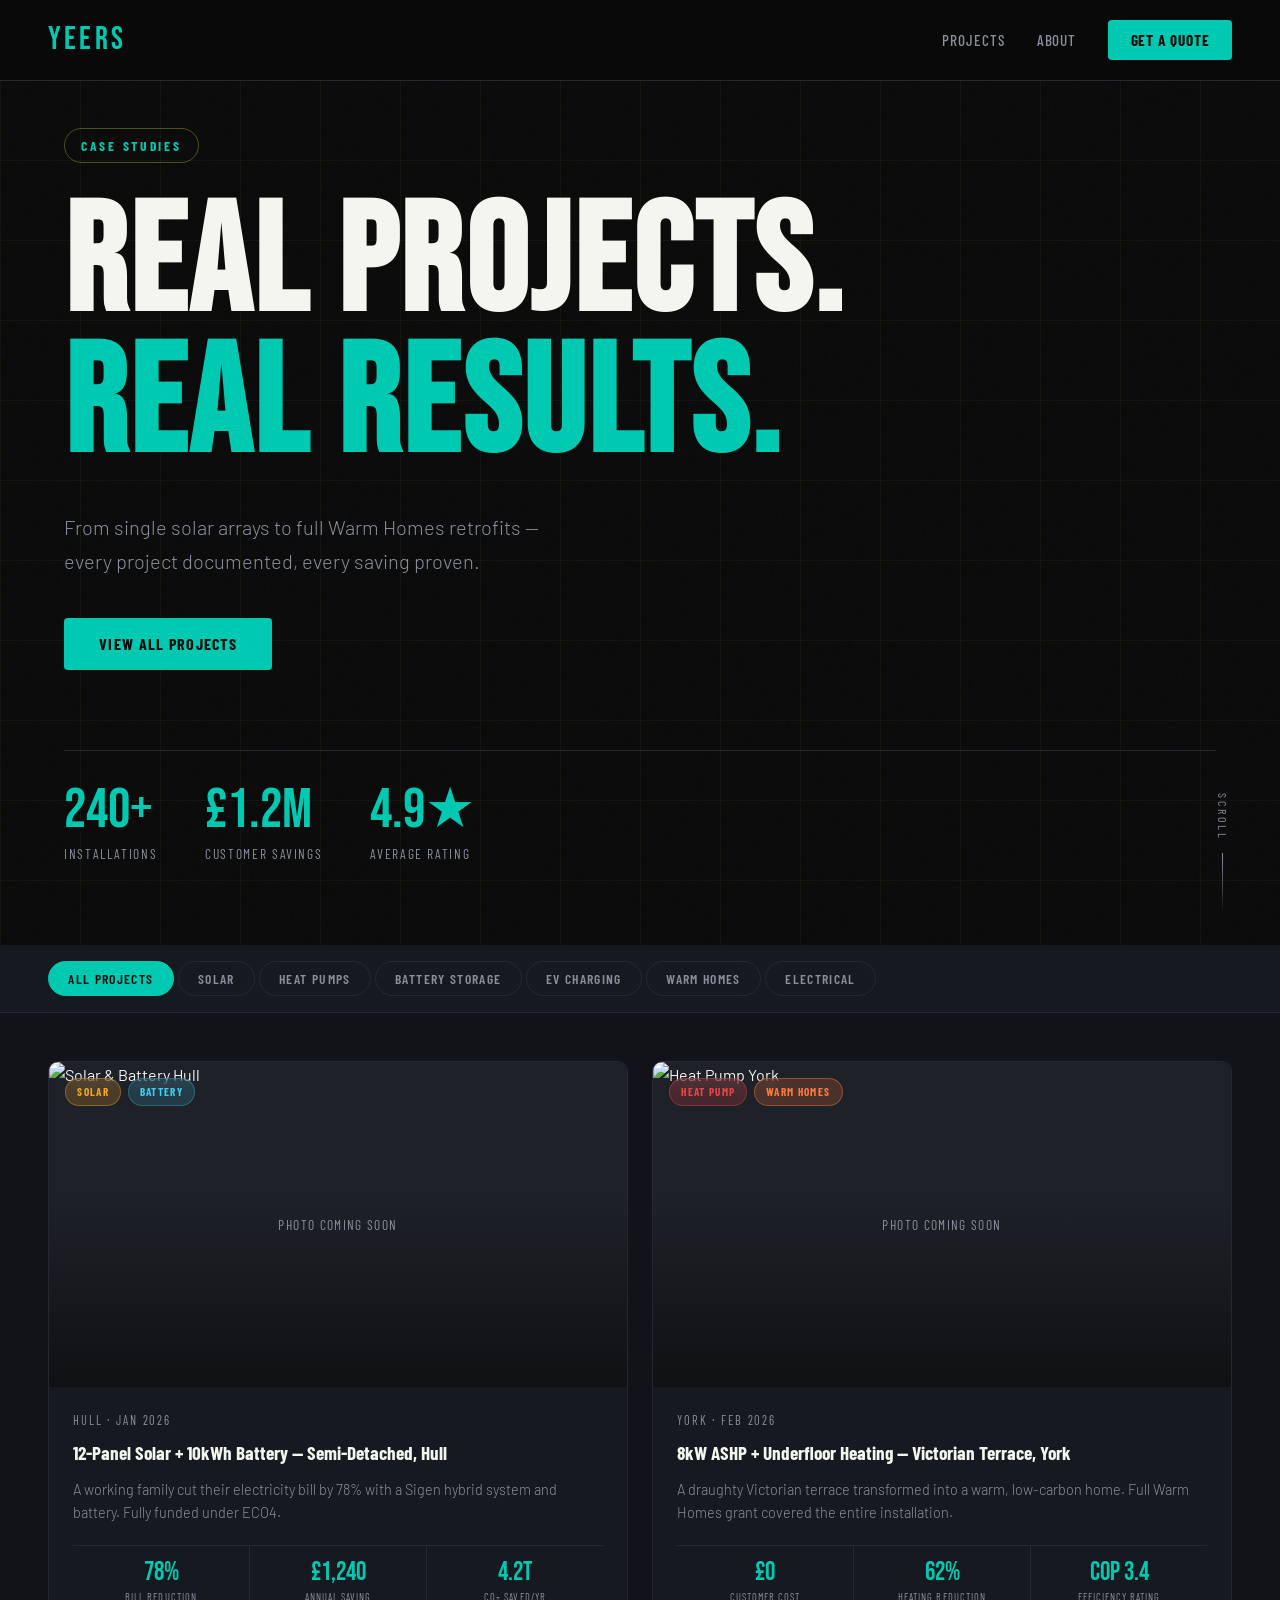
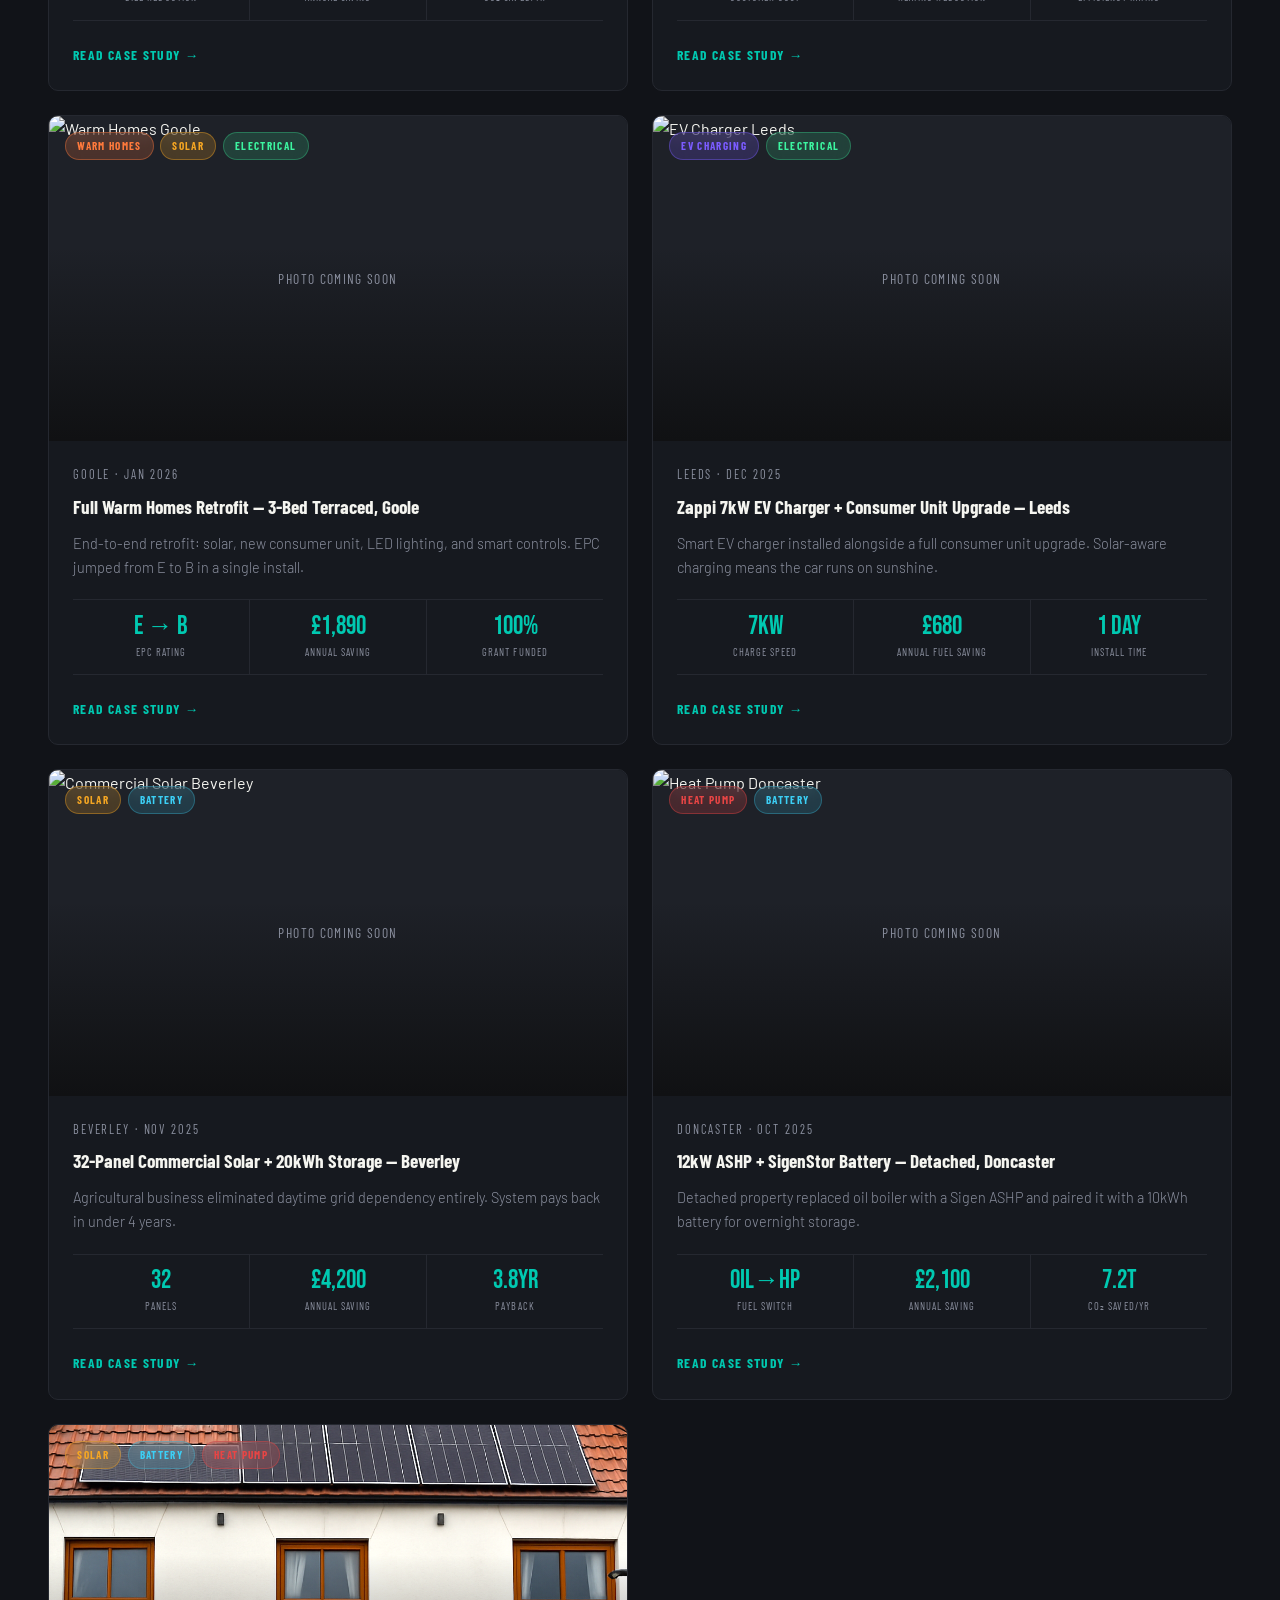
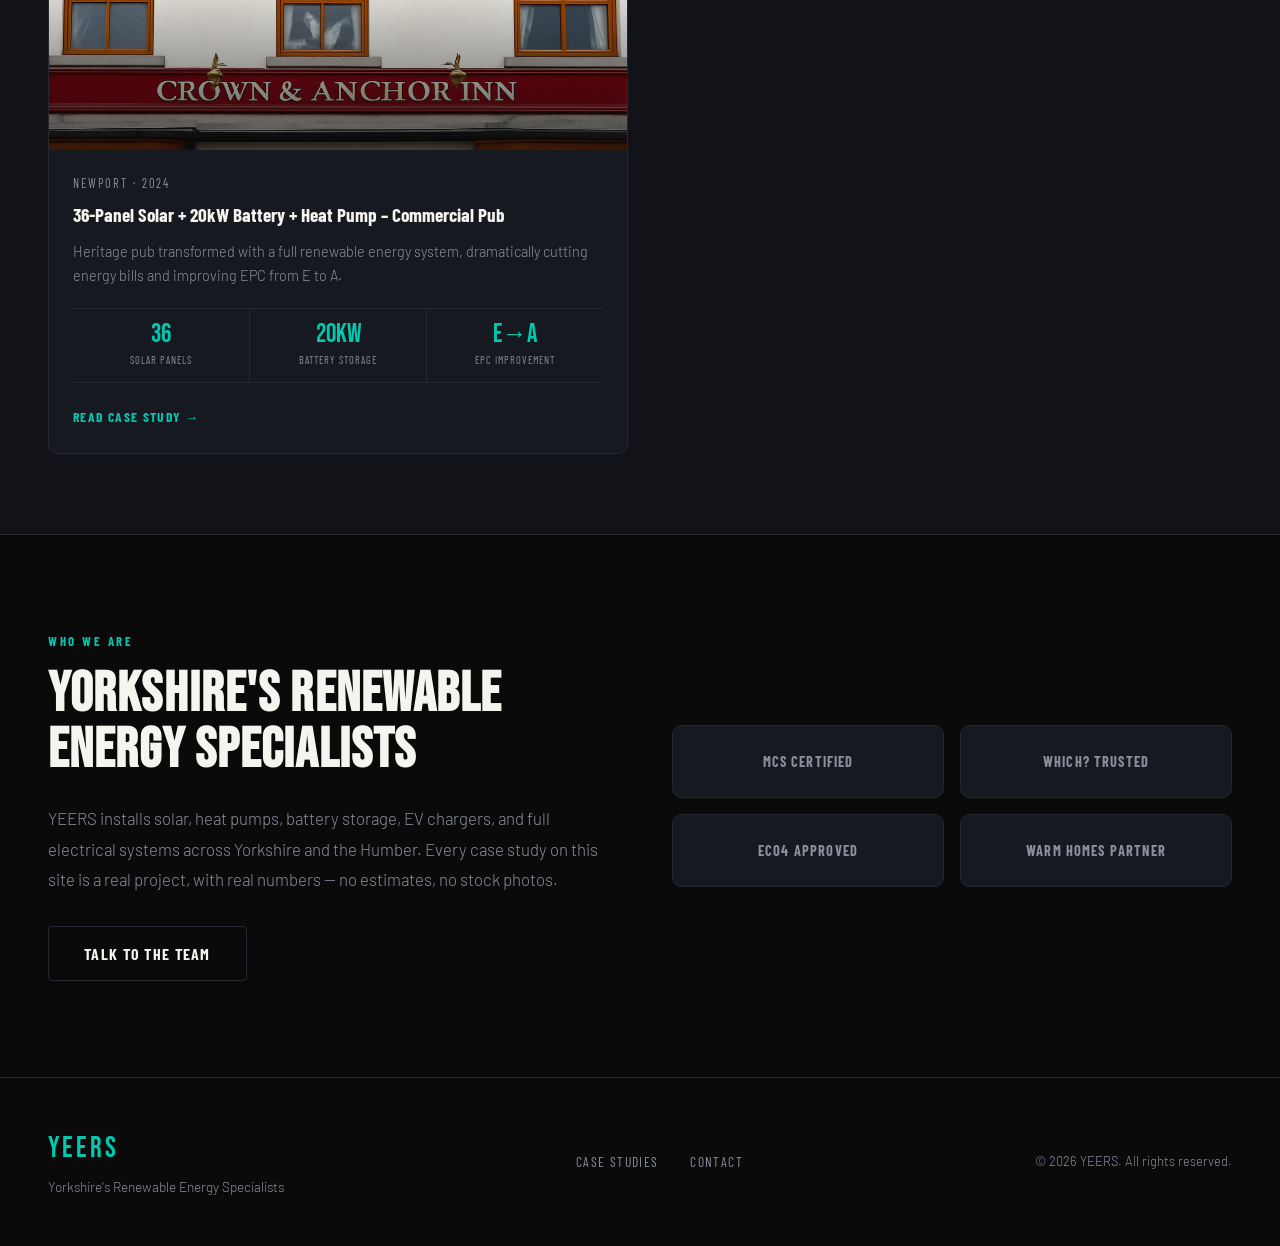
==== yeers-site/index.html @ 7f4a4c15 "Fix image source for Crown & Anchor card" ====
<!DOCTYPE html>
<html lang="en">
<head>
  <meta charset="UTF-8" />
  <meta name="viewport" content="width=device-width, initial-scale=1.0" />
  <title>YEERS — Real Projects. Real Results.</title>
  <meta name="description" content="Case studies from YEERS — Yorkshire's renewable energy specialists. Solar, heat pumps, battery storage, EV charging and Warm Homes projects." />
  <link rel="preconnect" href="https://fonts.googleapis.com" />
  <link rel="preconnect" href="https://fonts.gstatic.com" crossorigin />
  <link href="https://fonts.googleapis.com/css2?family=Bebas+Neue&family=Barlow:ital,wght@0,300;0,400;0,600;0,700;1,300&family=Barlow+Condensed:wght@500;700&display=swap" rel="stylesheet" />
  <link rel="stylesheet" href="assets/css/style.css" />
</head>
<body>

  <!-- ── NAV ─────────────────────────────────────────────────────────────── -->
  <nav class="nav">
    <a href="index.html" class="nav__logo">YEERS</a>
    <div class="nav__links">
      <a href="#projects">Projects</a>
      <a href="#about">About</a>
      <a href="mailto:hello@yeers.co.uk" class="nav__cta">Get a Quote</a>
    </div>
    <button class="nav__burger" aria-label="Menu" onclick="this.closest('nav').classList.toggle('open')">
      <span></span><span></span><span></span>
    </button>
  </nav>

  <!-- ── HERO ─────────────────────────────────────────────────────────────── -->
  <header class="hero">
    <div class="hero__noise"></div>
    <div class="hero__grid-lines"></div>
    <div class="hero__content">
      <div class="hero__tag reveal">Case Studies</div>
      <h1 class="hero__title reveal delay-1">
        <span class="hero__title-line">Real Projects.</span>
        <span class="hero__title-line accent">Real Results.</span>
      </h1>
      <p class="hero__sub reveal delay-2">
        From single solar arrays to full Warm Homes retrofits — every project documented, every saving proven.
      </p>
      <a href="#projects" class="btn btn--primary reveal delay-3">View All Projects</a>
    </div>
    <div class="hero__stats reveal delay-2">
      <div class="stat">
        <span class="stat__num">240+</span>
        <span class="stat__label">Installations</span>
      </div>
      <div class="stat">
        <span class="stat__num">£1.2M</span>
        <span class="stat__label">Customer Savings</span>
      </div>
      <div class="stat">
        <span class="stat__num">4.9★</span>
        <span class="stat__label">Average Rating</span>
      </div>
    </div>
    <div class="hero__scroll-hint">scroll</div>
  </header>

  <!-- ── FILTER BAR ────────────────────────────────────────────────────────── -->
  <section class="filter-bar" id="projects">
    <div class="container">
      <div class="filter-bar__inner">
        <button class="filter-btn active" data-filter="all">All Projects</button>
        <button class="filter-btn" data-filter="solar">Solar</button>
        <button class="filter-btn" data-filter="heatpump">Heat Pumps</button>
        <button class="filter-btn" data-filter="battery">Battery Storage</button>
        <button class="filter-btn" data-filter="ev">EV Charging</button>
        <button class="filter-btn" data-filter="warmhomes">Warm Homes</button>
        <button class="filter-btn" data-filter="electrical">Electrical</button>
      </div>
    </div>
  </section>

  <!-- ── CASE STUDY GRID ───────────────────────────────────────────────────── -->
  <main class="projects container" id="project-grid">

    <!-- Card 1 -->
    <article class="card reveal" data-category="solar battery">
      <a href="case-studies/solar-battery-hull.html" class="card__link">
        <div class="card__image-wrap">
          <img src="assets/images/solar-hull.jpg" alt="Solar & Battery Hull" class="card__image" loading="lazy" onerror="this.parentElement.classList.add('card__image-wrap--placeholder')" />
          <div class="card__image-overlay"></div>
          <div class="card__tags">
            <span class="tag tag--solar">Solar</span>
            <span class="tag tag--battery">Battery</span>
          </div>
        </div>
        <div class="card__body">
          <div class="card__meta">Hull · Jan 2026</div>
          <h2 class="card__title">12-Panel Solar + 10kWh Battery — Semi-Detached, Hull</h2>
          <p class="card__excerpt">A working family cut their electricity bill by 78% with a Sigen hybrid system and battery. Fully funded under ECO4.</p>
          <div class="card__results">
            <div class="result"><span class="result__val">78%</span><span class="result__key">Bill reduction</span></div>
            <div class="result"><span class="result__val">£1,240</span><span class="result__key">Annual saving</span></div>
            <div class="result"><span class="result__val">4.2T</span><span class="result__key">CO₂ saved/yr</span></div>
          </div>
          <span class="card__cta">Read Case Study →</span>
        </div>
      </a>
    </article>

    <!-- Card 2 -->
    <article class="card reveal delay-1" data-category="heatpump warmhomes">
      <a href="case-studies/heatpump-york.html" class="card__link">
        <div class="card__image-wrap">
          <img src="assets/images/heatpump-york.jpg" alt="Heat Pump York" class="card__image" loading="lazy" onerror="this.parentElement.classList.add('card__image-wrap--placeholder')" />
          <div class="card__image-overlay"></div>
          <div class="card__tags">
            <span class="tag tag--heatpump">Heat Pump</span>
            <span class="tag tag--warmhomes">Warm Homes</span>
          </div>
        </div>
        <div class="card__body">
          <div class="card__meta">York · Feb 2026</div>
          <h2 class="card__title">8kW ASHP + Underfloor Heating — Victorian Terrace, York</h2>
          <p class="card__excerpt">A draughty Victorian terrace transformed into a warm, low-carbon home. Full Warm Homes grant covered the entire installation.</p>
          <div class="card__results">
            <div class="result"><span class="result__val">£0</span><span class="result__key">Customer cost</span></div>
            <div class="result"><span class="result__val">62%</span><span class="result__key">Heating reduction</span></div>
            <div class="result"><span class="result__val">COP 3.4</span><span class="result__key">Efficiency rating</span></div>
          </div>
          <span class="card__cta">Read Case Study →</span>
        </div>
      </a>
    </article>

    <!-- Card 3 -->
    <article class="card reveal delay-2" data-category="solar warmhomes electrical">
      <a href="case-studies/warm-homes-goole.html" class="card__link">
        <div class="card__image-wrap">
          <img src="assets/images/warm-homes-goole.jpg" alt="Warm Homes Goole" class="card__image" loading="lazy" onerror="this.parentElement.classList.add('card__image-wrap--placeholder')" />
          <div class="card__image-overlay"></div>
          <div class="card__tags">
            <span class="tag tag--warmhomes">Warm Homes</span>
            <span class="tag tag--solar">Solar</span>
            <span class="tag tag--electrical">Electrical</span>
          </div>
        </div>
        <div class="card__body">
          <div class="card__meta">Goole · Jan 2026</div>
          <h2 class="card__title">Full Warm Homes Retrofit — 3-Bed Terraced, Goole</h2>
          <p class="card__excerpt">End-to-end retrofit: solar, new consumer unit, LED lighting, and smart controls. EPC jumped from E to B in a single install.</p>
          <div class="card__results">
            <div class="result"><span class="result__val">E → B</span><span class="result__key">EPC rating</span></div>
            <div class="result"><span class="result__val">£1,890</span><span class="result__key">Annual saving</span></div>
            <div class="result"><span class="result__val">100%</span><span class="result__key">Grant funded</span></div>
          </div>
          <span class="card__cta">Read Case Study →</span>
        </div>
      </a>
    </article>

    <!-- Card 4 -->
    <article class="card reveal" data-category="ev electrical">
      <a href="case-studies/ev-charger-leeds.html" class="card__link">
        <div class="card__image-wrap">
          <img src="assets/images/ev-leeds.jpg" alt="EV Charger Leeds" class="card__image" loading="lazy" onerror="this.parentElement.classList.add('card__image-wrap--placeholder')" />
          <div class="card__image-overlay"></div>
          <div class="card__tags">
            <span class="tag tag--ev">EV Charging</span>
            <span class="tag tag--electrical">Electrical</span>
          </div>
        </div>
        <div class="card__body">
          <div class="card__meta">Leeds · Dec 2025</div>
          <h2 class="card__title">Zappi 7kW EV Charger + Consumer Unit Upgrade — Leeds</h2>
          <p class="card__excerpt">Smart EV charger installed alongside a full consumer unit upgrade. Solar-aware charging means the car runs on sunshine.</p>
          <div class="card__results">
            <div class="result"><span class="result__val">7kW</span><span class="result__key">Charge speed</span></div>
            <div class="result"><span class="result__val">£680</span><span class="result__key">Annual fuel saving</span></div>
            <div class="result"><span class="result__val">1 day</span><span class="result__key">Install time</span></div>
          </div>
          <span class="card__cta">Read Case Study →</span>
        </div>
      </a>
    </article>

    <!-- Card 5 -->
    <article class="card reveal delay-1" data-category="solar battery electrical">
      <a href="case-studies/commercial-solar-beverley.html" class="card__link">
        <div class="card__image-wrap">
          <img src="assets/images/commercial-beverley.jpg" alt="Commercial Solar Beverley" class="card__image" loading="lazy" onerror="this.parentElement.classList.add('card__image-wrap--placeholder')" />
          <div class="card__image-overlay"></div>
          <div class="card__tags">
            <span class="tag tag--solar">Solar</span>
            <span class="tag tag--battery">Battery</span>
          </div>
        </div>
        <div class="card__body">
          <div class="card__meta">Beverley · Nov 2025</div>
          <h2 class="card__title">32-Panel Commercial Solar + 20kWh Storage — Beverley</h2>
          <p class="card__excerpt">Agricultural business eliminated daytime grid dependency entirely. System pays back in under 4 years.</p>
          <div class="card__results">
            <div class="result"><span class="result__val">32</span><span class="result__key">Panels</span></div>
            <div class="result"><span class="result__val">£4,200</span><span class="result__key">Annual saving</span></div>
            <div class="result"><span class="result__val">3.8yr</span><span class="result__key">Payback</span></div>
          </div>
          <span class="card__cta">Read Case Study →</span>
        </div>
      </a>
    </article>

    <!-- Card 6 -->
    <article class="card reveal delay-2" data-category="heatpump battery">
      <a href="case-studies/heatpump-battery-doncaster.html" class="card__link">
        <div class="card__image-wrap">
          <img src="assets/images/heatpump-doncaster.jpg" alt="Heat Pump Doncaster" class="card__image" loading="lazy" onerror="this.parentElement.classList.add('card__image-wrap--placeholder')" />
          <div class="card__image-overlay"></div>
          <div class="card__tags">
            <span class="tag tag--heatpump">Heat Pump</span>
            <span class="tag tag--battery">Battery</span>
          </div>
        </div>
        <div class="card__body">
          <div class="card__meta">Doncaster · Oct 2025</div>
          <h2 class="card__title">12kW ASHP + SigenStor Battery — Detached, Doncaster</h2>
          <p class="card__excerpt">Detached property replaced oil boiler with a Sigen ASHP and paired it with a 10kWh battery for overnight storage.</p>
          <div class="card__results">
            <div class="result"><span class="result__val">Oil→HP</span><span class="result__key">Fuel switch</span></div>
            <div class="result"><span class="result__val">£2,100</span><span class="result__key">Annual saving</span></div>
            <div class="result"><span class="result__val">7.2T</span><span class="result__key">CO₂ saved/yr</span></div>
          </div>
          <span class="card__cta">Read Case Study →</span>
        </div>
      </a>
    </article>
    <!-- Card - Crown & Anchor -->
<article class="card reveal" data-category="solar battery heatpump commercial">
  <a href="case-studies/crown-anchor-newport.html" class="card__link">
    <div class="card__image-wrap">
      <img src="images/crown-anchor-pub.png.png" alt="Crown & Anchor Inn Newport" class="card__image" loading="lazy" onerror="this.parentElement.style.background='#1a1a2e'">
      <div class="card__image-overlay"></div>
      <div class="card__tags">
        <span class="tag tag--solar">Solar</span>
        <span class="tag tag--battery">Battery</span>
        <span class="tag tag--heatpump">Heat Pump</span>
      </div>
    </div>
    <div class="card__body">
      <div class="card__meta">Newport · 2024</div>
      <h2 class="card__title">36-Panel Solar + 20kW Battery + Heat Pump – Commercial Pub</h2>
      <p class="card__excerpt">Heritage pub transformed with a full renewable energy system, dramatically cutting energy bills and improving EPC from E to A.</p>
      <div class="card__results">
        <div class="result"><span class="result__val">36</span><span class="result__key">Solar panels</span></div>
        <div class="result"><span class="result__val">20kW</span><span class="result__key">Battery storage</span></div>
        <div class="result"><span class="result__val">E→A</span><span class="result__key">EPC improvement</span></div>
      </div>
      <span class="card__cta">Read Case Study →</span>
    </div>
  </a>
</article>

  </main>

  <!-- ── ABOUT STRIP ───────────────────────────────────────────────────────── -->
  <section class="about" id="about">
    <div class="container about__inner">
      <div class="about__text reveal">
        <div class="about__tag">Who We Are</div>
        <h2 class="about__title">Yorkshire's Renewable Energy Specialists</h2>
        <p>YEERS installs solar, heat pumps, battery storage, EV chargers, and full electrical systems across Yorkshire and the Humber. Every case study on this site is a real project, with real numbers — no estimates, no stock photos.</p>
        <a href="mailto:hello@yeers.co.uk" class="btn btn--outline">Talk to the Team</a>
      </div>
      <div class="about__logos reveal delay-1">
        <div class="logo-badge">MCS Certified</div>
        <div class="logo-badge">Which? Trusted</div>
        <div class="logo-badge">ECO4 Approved</div>
        <div class="logo-badge">Warm Homes Partner</div>
      </div>
    </div>
  </section>

  <!-- ── FOOTER ────────────────────────────────────────────────────────────── -->
  <footer class="footer">
    <div class="container footer__inner">
      <div class="footer__brand">
        <span class="footer__logo">YEERS</span>
        <p>Yorkshire's Renewable Energy Specialists</p>
      </div>
      <div class="footer__links">
        <a href="index.html">Case Studies</a>
        <a href="mailto:hello@yeers.co.uk">Contact</a>
      </div>
      <div class="footer__copy">© 2026 YEERS. All rights reserved.</div>
    </div>
  </footer>

  <script src="assets/js/main.js"></script>
</body>
</html>
---- yeers-site/assets/css/style.css ----
/* ═══════════════════════════════════════════════════════════════════
   YEERS Case Studies — Bold & Modern
   ═══════════════════════════════════════════════════════════════════ */

/* ── Variables ──────────────────────────────────────────────────────── */
:root {
  --c-black:      #0a0a0a;
  --c-dark:       #111318;
  --c-surface:    #16191f;
  --c-border:     #252830;
  --c-white:      #f5f5f0;
  --c-muted:      #8a8f9e;
  --c-accent:     #00c9b1;   /* electric lime — the signature */
  --c-accent-dim: #a8c030;
  --c-solar:      #f5a623;
  --c-heat:       #e84545;
  --c-battery:    #3ccff5;
  --c-ev:         #7b5cff;
  --c-warm:       #ff7a3c;
  --c-elec:       #3cf5a0;

  --font-display: 'Bebas Neue', sans-serif;
  --font-cond:    'Barlow Condensed', sans-serif;
  --font-body:    'Barlow', sans-serif;

  --radius:       4px;
  --radius-lg:    10px;
  --transition:   0.3s cubic-bezier(0.25, 0.46, 0.45, 0.94);
  --max-w:        1280px;
}

/* ── Reset ──────────────────────────────────────────────────────────── */
*, *::before, *::after { box-sizing: border-box; margin: 0; padding: 0; }
html { scroll-behavior: smooth; }
body {
  font-family: var(--font-body);
  background: var(--c-dark);
  color: var(--c-white);
  line-height: 1.6;
  overflow-x: hidden;
}
img { display: block; max-width: 100%; }
a { text-decoration: none; color: inherit; }

.container {
  width: min(var(--max-w), 100%);
  margin-inline: auto;
  padding-inline: clamp(1rem, 4vw, 3rem);
}

/* ── Reveal animations ──────────────────────────────────────────────── */
.reveal {
  opacity: 0;
  transform: translateY(32px);
  transition: opacity 0.7s ease, transform 0.7s ease;
}
.reveal.visible { opacity: 1; transform: translateY(0); }
.delay-1 { transition-delay: 0.12s; }
.delay-2 { transition-delay: 0.24s; }
.delay-3 { transition-delay: 0.36s; }

/* ── Buttons ────────────────────────────────────────────────────────── */
.btn {
  display: inline-block;
  font-family: var(--font-cond);
  font-weight: 700;
  font-size: 1rem;
  letter-spacing: 0.08em;
  text-transform: uppercase;
  padding: 0.85rem 2.2rem;
  border-radius: var(--radius);
  transition: var(--transition);
  cursor: pointer;
  border: none;
}
.btn--primary {
  background: var(--c-accent);
  color: var(--c-black);
}
.btn--primary:hover {
  background: #fff;
  transform: translateY(-2px);
  box-shadow: 0 8px 32px rgba(212,245,60,0.3);
}
.btn--outline {
  background: transparent;
  color: var(--c-white);
  border: 1.5px solid var(--c-border);
}
.btn--outline:hover {
  border-color: var(--c-accent);
  color: var(--c-accent);
}

/* ── NAV ────────────────────────────────────────────────────────────── */
.nav {
  position: fixed;
  top: 0; left: 0; right: 0;
  z-index: 100;
  display: flex;
  align-items: center;
  justify-content: space-between;
  padding: 1.25rem clamp(1.5rem, 4vw, 3rem);
  background: rgba(10,10,10,0.85);
  backdrop-filter: blur(12px);
  border-bottom: 1px solid var(--c-border);
}
.nav__logo {
  font-family: var(--font-display);
  font-size: 2rem;
  letter-spacing: 0.1em;
  color: var(--c-accent);
  line-height: 1;
}
.nav__links {
  display: flex;
  align-items: center;
  gap: 2rem;
  font-family: var(--font-cond);
  font-weight: 500;
  font-size: 0.95rem;
  letter-spacing: 0.06em;
  text-transform: uppercase;
}
.nav__links a { color: var(--c-muted); transition: color var(--transition); }
.nav__links a:hover { color: var(--c-white); }
.nav__cta {
  background: var(--c-accent) !important;
  color: var(--c-black) !important;
  padding: 0.5rem 1.4rem;
  border-radius: var(--radius);
  font-weight: 700;
}
.nav__cta:hover { background: #fff !important; color: var(--c-black) !important; }
.nav__burger { display: none; flex-direction: column; gap: 5px; background: none; border: none; cursor: pointer; padding: 4px; }
.nav__burger span { display: block; width: 24px; height: 2px; background: var(--c-white); transition: var(--transition); }

/* ── HERO ───────────────────────────────────────────────────────────── */
.hero {
  position: relative;
  min-height: 100svh;
  display: flex;
  flex-direction: column;
  justify-content: center;
  padding: 8rem clamp(1.5rem, 5vw, 5rem) 5rem;
  overflow: hidden;
  background: var(--c-black);
}

/* animated grid lines */
.hero__grid-lines {
  position: absolute;
  inset: 0;
  background-image:
    linear-gradient(rgba(212,245,60,0.04) 1px, transparent 1px),
    linear-gradient(90deg, rgba(212,245,60,0.04) 1px, transparent 1px);
  background-size: 80px 80px;
  animation: gridPan 20s linear infinite;
}
@keyframes gridPan {
  from { transform: translate(0,0); }
  to   { transform: translate(80px,80px); }
}

/* noise texture */
.hero__noise {
  position: absolute;
  inset: 0;
  background-image: url("data:image/svg+xml,%3Csvg viewBox='0 0 256 256' xmlns='http://www.w3.org/2000/svg'%3E%3Cfilter id='noise'%3E%3CfeTurbulence type='fractalNoise' baseFrequency='0.9' numOctaves='4' stitchTiles='stitch'/%3E%3C/filter%3E%3Crect width='100%25' height='100%25' filter='url(%23noise)' opacity='0.04'/%3E%3C/svg%3E");
  pointer-events: none;
  opacity: 0.4;
}

.hero__content { position: relative; z-index: 2; max-width: 820px; }
.hero__tag {
  display: inline-block;
  font-family: var(--font-cond);
  font-weight: 700;
  font-size: 0.85rem;
  letter-spacing: 0.2em;
  text-transform: uppercase;
  color: var(--c-accent);
  border: 1px solid rgba(212,245,60,0.3);
  padding: 0.35rem 1rem;
  border-radius: 999px;
  margin-bottom: 2rem;
}
.hero__title {
  font-family: var(--font-display);
  font-size: clamp(4.5rem, 12vw, 10rem);
  line-height: 0.92;
  letter-spacing: 0.02em;
  text-transform: uppercase;
  margin-bottom: 2rem;
}
.hero__title-line { display: block; }
.hero__title .accent { color: var(--c-accent); }
.hero__sub {
  font-size: clamp(1rem, 2.5vw, 1.25rem);
  color: var(--c-muted);
  max-width: 520px;
  margin-bottom: 2.5rem;
  font-weight: 300;
  line-height: 1.7;
}

/* stats strip */
.hero__stats {
  position: relative;
  z-index: 2;
  display: flex;
  gap: 3rem;
  margin-top: 5rem;
  padding-top: 2rem;
  border-top: 1px solid var(--c-border);
}
.stat__num {
  display: block;
  font-family: var(--font-display);
  font-size: clamp(2.5rem, 5vw, 3.5rem);
  color: var(--c-accent);
  line-height: 1;
}
.stat__label {
  display: block;
  font-family: var(--font-cond);
  font-size: 0.85rem;
  letter-spacing: 0.12em;
  text-transform: uppercase;
  color: var(--c-muted);
  margin-top: 0.25rem;
}

/* scroll hint */
.hero__scroll-hint {
  position: absolute;
  bottom: 2rem;
  right: clamp(1.5rem, 4vw, 3rem);
  font-family: var(--font-cond);
  font-size: 0.75rem;
  letter-spacing: 0.25em;
  text-transform: uppercase;
  color: var(--c-muted);
  writing-mode: vertical-rl;
  display: flex;
  align-items: center;
  gap: 0.75rem;
}
.hero__scroll-hint::after {
  content: '';
  display: block;
  width: 1px;
  height: 60px;
  background: linear-gradient(to bottom, var(--c-muted), transparent);
}

/* ── FILTER BAR ─────────────────────────────────────────────────────── */
.filter-bar {
  background: var(--c-surface);
  border-bottom: 1px solid var(--c-border);
  position: sticky;
  top: 64px;
  z-index: 50;
}
.filter-bar__inner {
  display: flex;
  gap: 0.25rem;
  overflow-x: auto;
  padding: 1rem 0;
  scrollbar-width: none;
}
.filter-bar__inner::-webkit-scrollbar { display: none; }
.filter-btn {
  font-family: var(--font-cond);
  font-weight: 600;
  font-size: 0.85rem;
  letter-spacing: 0.1em;
  text-transform: uppercase;
  background: none;
  border: 1px solid var(--c-border);
  color: var(--c-muted);
  padding: 0.5rem 1.2rem;
  border-radius: 999px;
  cursor: pointer;
  white-space: nowrap;
  transition: var(--transition);
}
.filter-btn:hover,
.filter-btn.active {
  background: var(--c-accent);
  color: var(--c-black);
  border-color: var(--c-accent);
}

/* ── PROJECT GRID ───────────────────────────────────────────────────── */
.projects {
  display: grid;
  grid-template-columns: repeat(auto-fill, minmax(min(380px, 100%), 1fr));
  gap: 1.5rem;
  padding-top: 3rem;
  padding-bottom: 5rem;
}

/* ── CARD ───────────────────────────────────────────────────────────── */
.card {
  background: var(--c-surface);
  border: 1px solid var(--c-border);
  border-radius: var(--radius-lg);
  overflow: hidden;
  transition: transform var(--transition), border-color var(--transition), box-shadow var(--transition);
}
.card:hover {
  transform: translateY(-6px);
  border-color: rgba(212,245,60,0.3);
  box-shadow: 0 24px 60px rgba(0,0,0,0.4), 0 0 0 1px rgba(212,245,60,0.1);
}
.card__link { display: block; }
.card__image-wrap {
  position: relative;
  aspect-ratio: 16/9;
  overflow: hidden;
  background: #1e2128;
}
.card__image-wrap--placeholder::after {
  content: 'Photo coming soon';
  position: absolute;
  inset: 0;
  display: flex;
  align-items: center;
  justify-content: center;
  font-family: var(--font-cond);
  font-size: 0.85rem;
  letter-spacing: 0.1em;
  color: var(--c-muted);
  text-transform: uppercase;
}
.card__image {
  width: 100%;
  height: 100%;
  object-fit: cover;
  transition: transform 0.6s ease;
}
.card:hover .card__image { transform: scale(1.05); }
.card__image-overlay {
  position: absolute;
  inset: 0;
  background: linear-gradient(to top, rgba(10,10,10,0.7) 0%, transparent 60%);
}
.card__tags {
  position: absolute;
  top: 1rem;
  left: 1rem;
  display: flex;
  gap: 0.4rem;
  flex-wrap: wrap;
}

/* Tags */
.tag {
  font-family: var(--font-cond);
  font-weight: 700;
  font-size: 0.7rem;
  letter-spacing: 0.12em;
  text-transform: uppercase;
  padding: 0.25rem 0.7rem;
  border-radius: 999px;
  backdrop-filter: blur(8px);
}
.tag--solar    { background: rgba(245,166,35,0.2);  color: var(--c-solar);    border: 1px solid rgba(245,166,35,0.4); }
.tag--heatpump { background: rgba(232,69,69,0.2);   color: var(--c-heat);     border: 1px solid rgba(232,69,69,0.4); }
.tag--battery  { background: rgba(60,207,245,0.15); color: var(--c-battery);  border: 1px solid rgba(60,207,245,0.3); }
.tag--ev       { background: rgba(123,92,255,0.2);  color: var(--c-ev);       border: 1px solid rgba(123,92,255,0.4); }
.tag--warmhomes{ background: rgba(255,122,60,0.2);  color: var(--c-warm);     border: 1px solid rgba(255,122,60,0.4); }
.tag--electrical{background: rgba(60,245,160,0.15); color: var(--c-elec);     border: 1px solid rgba(60,245,160,0.3); }

/* Card body */
.card__body { padding: 1.5rem; }
.card__meta {
  font-family: var(--font-cond);
  font-size: 0.78rem;
  letter-spacing: 0.15em;
  text-transform: uppercase;
  color: var(--c-muted);
  margin-bottom: 0.6rem;
}
.card__title {
  font-family: var(--font-cond);
  font-size: 1.2rem;
  font-weight: 700;
  line-height: 1.3;
  color: var(--c-white);
  margin-bottom: 0.75rem;
}
.card__excerpt {
  font-size: 0.9rem;
  color: var(--c-muted);
  line-height: 1.65;
  margin-bottom: 1.25rem;
  font-weight: 300;
}

/* Results strip */
.card__results {
  display: flex;
  gap: 0;
  border-top: 1px solid var(--c-border);
  border-bottom: 1px solid var(--c-border);
  margin-bottom: 1.25rem;
}
.result {
  flex: 1;
  padding: 0.85rem 0.5rem;
  text-align: center;
  border-right: 1px solid var(--c-border);
}
.result:last-child { border-right: none; }
.result__val {
  display: block;
  font-family: var(--font-display);
  font-size: 1.6rem;
  color: var(--c-accent);
  line-height: 1;
}
.result__key {
  display: block;
  font-family: var(--font-cond);
  font-size: 0.65rem;
  letter-spacing: 0.1em;
  text-transform: uppercase;
  color: var(--c-muted);
  margin-top: 0.25rem;
}
.card__cta {
  display: inline-block;
  font-family: var(--font-cond);
  font-weight: 700;
  font-size: 0.85rem;
  letter-spacing: 0.1em;
  text-transform: uppercase;
  color: var(--c-accent);
  transition: gap var(--transition), letter-spacing var(--transition);
}
.card:hover .card__cta { letter-spacing: 0.15em; }

/* ── ABOUT ──────────────────────────────────────────────────────────── */
.about {
  background: var(--c-black);
  border-top: 1px solid var(--c-border);
  padding: 6rem 0;
}
.about__inner {
  display: grid;
  grid-template-columns: 1fr 1fr;
  gap: 4rem;
  align-items: center;
}
.about__tag {
  font-family: var(--font-cond);
  font-weight: 700;
  font-size: 0.8rem;
  letter-spacing: 0.2em;
  text-transform: uppercase;
  color: var(--c-accent);
  margin-bottom: 1rem;
}
.about__title {
  font-family: var(--font-display);
  font-size: clamp(2rem, 5vw, 3.5rem);
  line-height: 1;
  letter-spacing: 0.02em;
  margin-bottom: 1.5rem;
}
.about__text p {
  color: var(--c-muted);
  font-weight: 300;
  line-height: 1.8;
  margin-bottom: 2rem;
  font-size: 1.05rem;
}
.about__logos {
  display: grid;
  grid-template-columns: 1fr 1fr;
  gap: 1rem;
}
.logo-badge {
  background: var(--c-surface);
  border: 1px solid var(--c-border);
  border-radius: var(--radius-lg);
  padding: 1.5rem;
  font-family: var(--font-cond);
  font-weight: 700;
  font-size: 0.9rem;
  letter-spacing: 0.08em;
  text-transform: uppercase;
  text-align: center;
  color: var(--c-muted);
  transition: var(--transition);
}
.logo-badge:hover {
  border-color: rgba(212,245,60,0.3);
  color: var(--c-accent);
}

/* ── FOOTER ─────────────────────────────────────────────────────────── */
.footer {
  background: var(--c-black);
  border-top: 1px solid var(--c-border);
  padding: 3rem 0;
}
.footer__inner {
  display: flex;
  align-items: center;
  justify-content: space-between;
  flex-wrap: wrap;
  gap: 2rem;
}
.footer__logo {
  font-family: var(--font-display);
  font-size: 1.8rem;
  color: var(--c-accent);
  letter-spacing: 0.1em;
  display: block;
  margin-bottom: 0.25rem;
}
.footer__brand p {
  font-size: 0.85rem;
  color: var(--c-muted);
  font-weight: 300;
}
.footer__links {
  display: flex;
  gap: 2rem;
  font-family: var(--font-cond);
  font-size: 0.85rem;
  letter-spacing: 0.1em;
  text-transform: uppercase;
}
.footer__links a { color: var(--c-muted); transition: color var(--transition); }
.footer__links a:hover { color: var(--c-accent); }
.footer__copy {
  font-size: 0.8rem;
  color: var(--c-muted);
  font-weight: 300;
}

/* ══════════════════════════════════════════════════════════════════════
   CASE STUDY PAGE
   ══════════════════════════════════════════════════════════════════════ */
.cs-hero {
  position: relative;
  min-height: 70vh;
  display: flex;
  align-items: flex-end;
  padding: 8rem clamp(1.5rem, 5vw, 5rem) 4rem;
  background: var(--c-black);
  overflow: hidden;
}
.cs-hero__bg {
  position: absolute;
  inset: 0;
  object-fit: cover;
  width: 100%;
  height: 100%;
  opacity: 0.35;
  filter: saturate(0.6);
}
.cs-hero__overlay {
  position: absolute;
  inset: 0;
  background: linear-gradient(to top, var(--c-black) 20%, rgba(0,0,0,0.4) 100%);
}
.cs-hero__content {
  position: relative;
  z-index: 2;
  max-width: 860px;
}
.cs-hero__back {
  display: inline-flex;
  align-items: center;
  gap: 0.5rem;
  font-family: var(--font-cond);
  font-size: 0.8rem;
  letter-spacing: 0.15em;
  text-transform: uppercase;
  color: var(--c-muted);
  margin-bottom: 1.5rem;
  transition: color var(--transition);
}
.cs-hero__back:hover { color: var(--c-accent); }
.cs-hero__tags { display: flex; gap: 0.5rem; margin-bottom: 1.5rem; flex-wrap: wrap; }
.cs-hero__title {
  font-family: var(--font-display);
  font-size: clamp(2.5rem, 7vw, 5rem);
  line-height: 1;
  letter-spacing: 0.02em;
  margin-bottom: 1.25rem;
}
.cs-hero__subtitle {
  font-size: 1.15rem;
  color: var(--c-muted);
  font-weight: 300;
  max-width: 600px;
  line-height: 1.7;
}

/* Key stats bar */
.cs-stats {
  background: var(--c-surface);
  border-top: 1px solid var(--c-border);
  border-bottom: 1px solid var(--c-border);
}
.cs-stats__inner {
  display: grid;
  grid-template-columns: repeat(auto-fit, minmax(140px, 1fr));
}
.cs-stat {
  padding: 2rem 1.5rem;
  border-right: 1px solid var(--c-border);
  text-align: center;
}
.cs-stat:last-child { border-right: none; }
.cs-stat__val {
  display: block;
  font-family: var(--font-display);
  font-size: 2.5rem;
  color: var(--c-accent);
  line-height: 1;
}
.cs-stat__key {
  display: block;
  font-family: var(--font-cond);
  font-size: 0.75rem;
  letter-spacing: 0.12em;
  text-transform: uppercase;
  color: var(--c-muted);
  margin-top: 0.4rem;
}

/* Case study body */
.cs-body {
  padding: 5rem 0;
}
.cs-layout {
  display: grid;
  grid-template-columns: 1fr 340px;
  gap: 4rem;
  align-items: start;
}
.cs-content h2 {
  font-family: var(--font-display);
  font-size: 2rem;
  letter-spacing: 0.05em;
  margin: 2.5rem 0 1rem;
  color: var(--c-white);
}
.cs-content h2:first-child { margin-top: 0; }
.cs-content p {
  color: var(--c-muted);
  font-weight: 300;
  line-height: 1.85;
  font-size: 1.05rem;
  margin-bottom: 1.25rem;
}
.cs-content strong { color: var(--c-white); font-weight: 600; }
.cs-content ul {
  list-style: none;
  margin-bottom: 1.5rem;
}
.cs-content ul li {
  padding: 0.5rem 0 0.5rem 1.5rem;
  position: relative;
  color: var(--c-muted);
  font-weight: 300;
  border-bottom: 1px solid var(--c-border);
}
.cs-content ul li::before {
  content: '→';
  position: absolute;
  left: 0;
  color: var(--c-accent);
  font-family: var(--font-cond);
}

/* Video embed */
.cs-video {
  margin: 2.5rem 0;
  border-radius: var(--radius-lg);
  overflow: hidden;
  aspect-ratio: 16/9;
  background: var(--c-surface);
  border: 1px solid var(--c-border);
}
.cs-video iframe {
  width: 100%;
  height: 100%;
  border: none;
}
.cs-video-placeholder {
  display: flex;
  flex-direction: column;
  align-items: center;
  justify-content: center;
  height: 100%;
  min-height: 280px;
  color: var(--c-muted);
  gap: 1rem;
}
.cs-video-placeholder .play-icon {
  width: 64px;
  height: 64px;
  border: 2px solid var(--c-border);
  border-radius: 50%;
  display: flex;
  align-items: center;
  justify-content: center;
  font-size: 1.5rem;
}
.cs-video-placeholder p {
  font-family: var(--font-cond);
  font-size: 0.85rem;
  letter-spacing: 0.1em;
  text-transform: uppercase;
  color: var(--c-muted) !important;
  margin: 0 !important;
}

/* Image gallery */
.cs-gallery {
  display: grid;
  grid-template-columns: 1fr 1fr;
  gap: 0.75rem;
  margin: 2rem 0;
}
.cs-gallery img {
  border-radius: var(--radius);
  aspect-ratio: 4/3;
  object-fit: cover;
  width: 100%;
  background: var(--c-surface);
  border: 1px solid var(--c-border);
}
.cs-gallery img:first-child {
  grid-column: 1 / -1;
  aspect-ratio: 16/7;
}

/* Sidebar */
.cs-sidebar { position: sticky; top: 100px; }
.cs-sidebar-card {
  background: var(--c-surface);
  border: 1px solid var(--c-border);
  border-radius: var(--radius-lg);
  padding: 1.75rem;
  margin-bottom: 1.25rem;
}
.cs-sidebar-card h3 {
  font-family: var(--font-cond);
  font-weight: 700;
  font-size: 0.8rem;
  letter-spacing: 0.18em;
  text-transform: uppercase;
  color: var(--c-accent);
  margin-bottom: 1.25rem;
}
.cs-spec-row {
  display: flex;
  justify-content: space-between;
  align-items: flex-start;
  gap: 1rem;
  padding: 0.65rem 0;
  border-bottom: 1px solid var(--c-border);
  font-size: 0.9rem;
}
.cs-spec-row:last-child { border-bottom: none; }
.cs-spec-row span:first-child { color: var(--c-muted); font-weight: 300; flex-shrink: 0; }
.cs-spec-row span:last-child { color: var(--c-white); font-weight: 600; text-align: right; }

/* Testimonial */
.cs-testimonial {
  background: var(--c-surface);
  border: 1px solid var(--c-border);
  border-left: 3px solid var(--c-accent);
  border-radius: var(--radius-lg);
  padding: 1.75rem;
  margin: 2.5rem 0;
}
.cs-testimonial blockquote {
  font-size: 1.1rem;
  font-weight: 300;
  line-height: 1.75;
  color: var(--c-white);
  font-style: italic;
  margin-bottom: 1rem;
}
.cs-testimonial cite {
  font-family: var(--font-cond);
  font-size: 0.8rem;
  letter-spacing: 0.12em;
  text-transform: uppercase;
  color: var(--c-accent);
  font-style: normal;
}

/* CTA band */
.cs-cta-band {
  background: var(--c-black);
  border-top: 1px solid var(--c-border);
  padding: 5rem 0;
  text-align: center;
}
.cs-cta-band h2 {
  font-family: var(--font-display);
  font-size: clamp(2rem, 6vw, 4rem);
  letter-spacing: 0.05em;
  margin-bottom: 1rem;
}
.cs-cta-band p {
  color: var(--c-muted);
  font-weight: 300;
  font-size: 1.1rem;
  margin-bottom: 2.5rem;
}

/* ── Responsive ─────────────────────────────────────────────────────── */
@media (max-width: 900px) {
  .about__inner { grid-template-columns: 1fr; }
  .cs-layout { grid-template-columns: 1fr; }
  .cs-sidebar { position: static; }
  .hero__stats { gap: 1.5rem; }
}
@media (max-width: 640px) {
  .nav__links { display: none; }
  .nav.open .nav__links {
    display: flex;
    flex-direction: column;
    position: absolute;
    top: 100%;
    left: 0; right: 0;
    background: var(--c-black);
    border-bottom: 1px solid var(--c-border);
    padding: 1.5rem 2rem;
  }
  .nav__burger { display: flex; }
  .hero__stats { flex-direction: column; gap: 1rem; }
  .cs-gallery { grid-template-columns: 1fr; }
  .cs-gallery img:first-child { grid-column: 1; aspect-ratio: 16/9; }
  .footer__inner { flex-direction: column; gap: 1.5rem; }
}
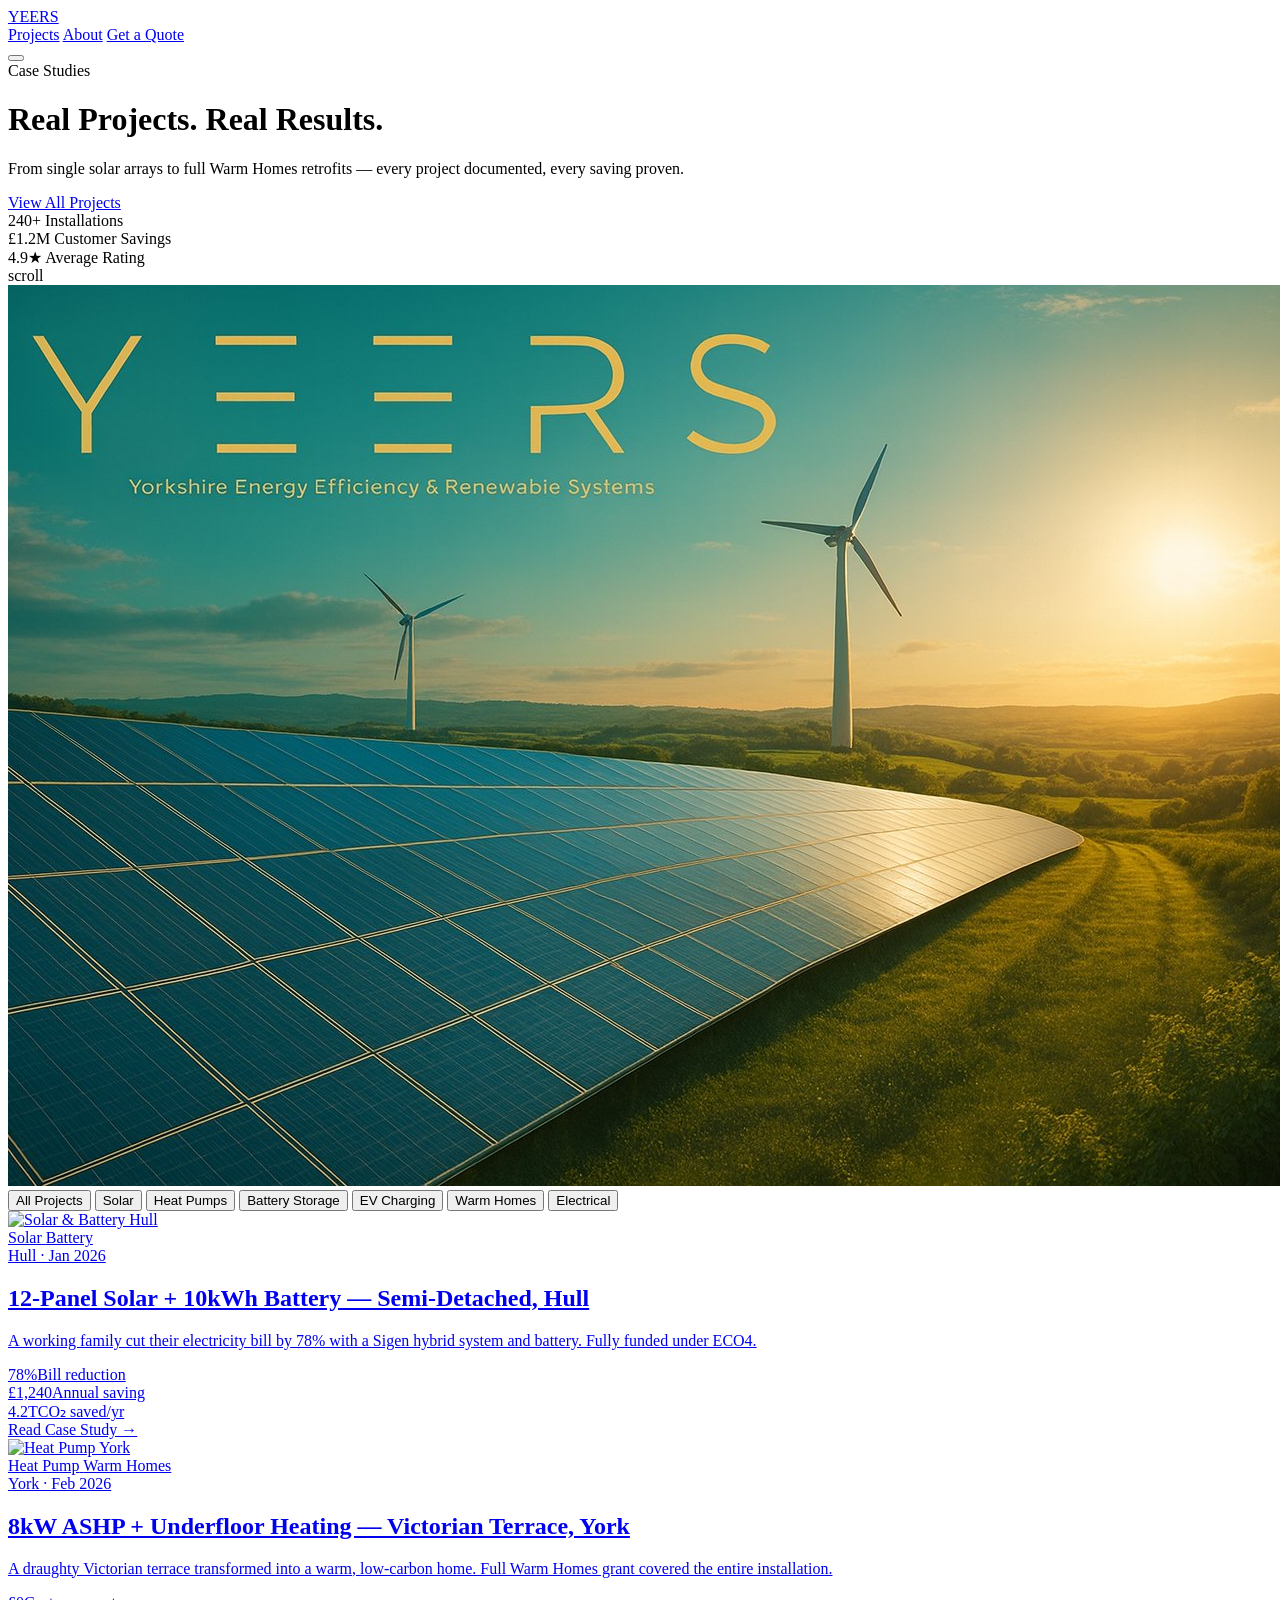
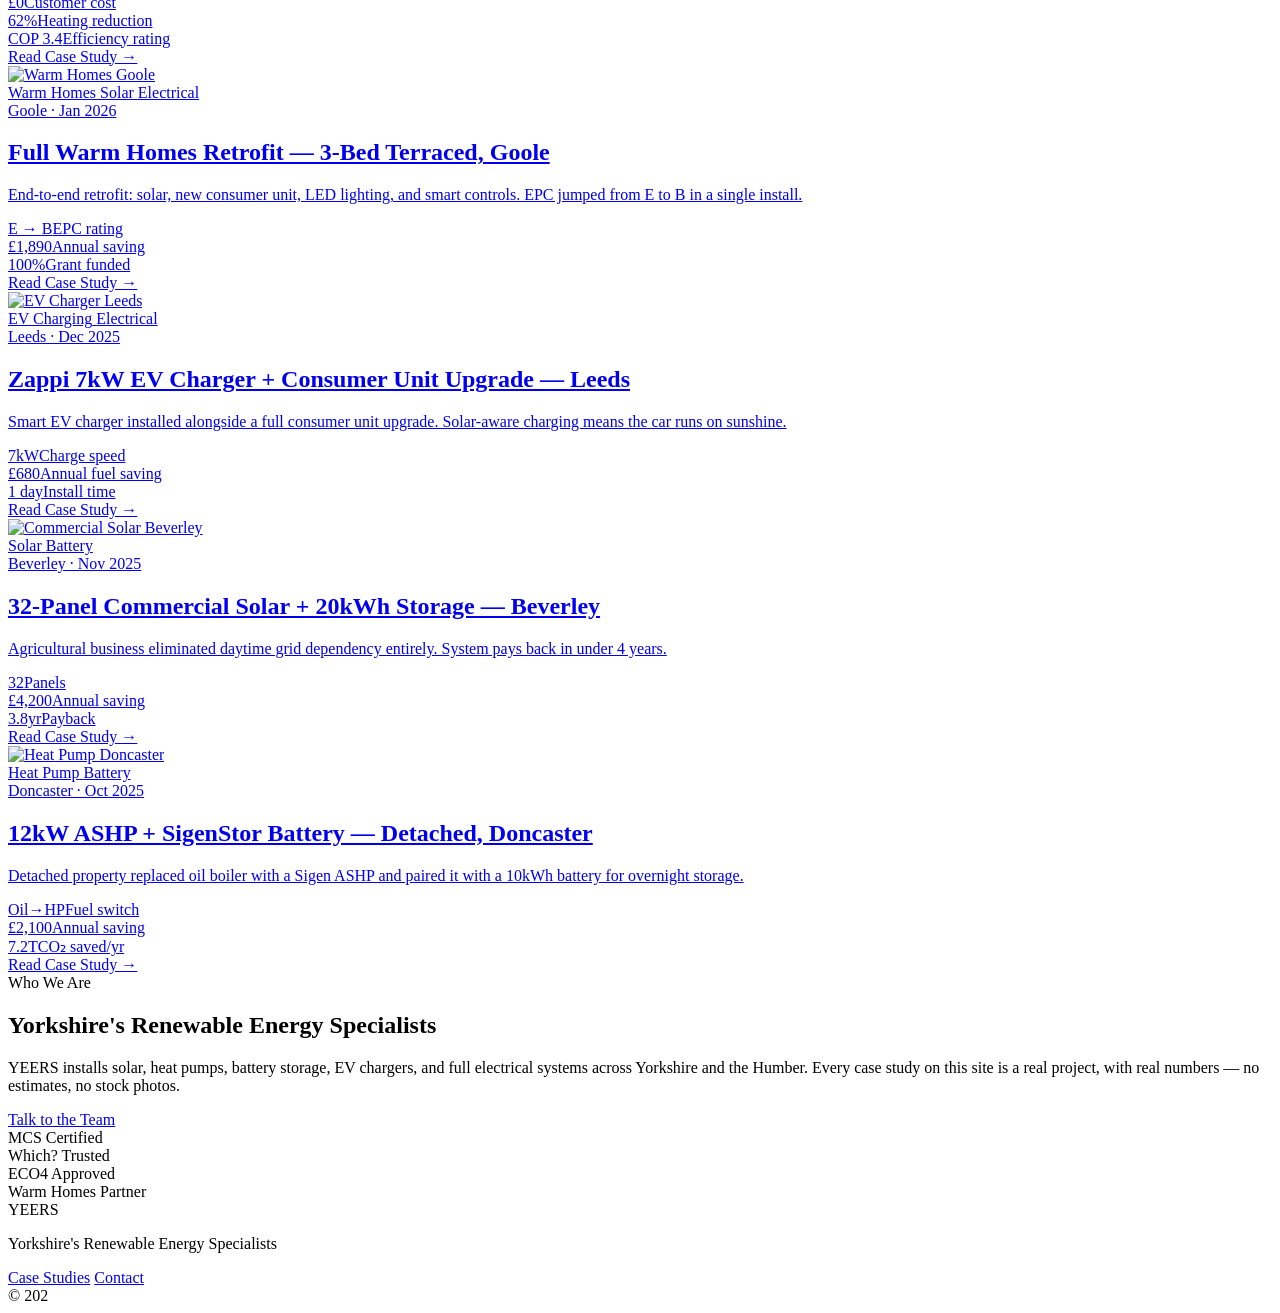
==== commit a3a19fd9: "Add files via upload" ====
--- a/yeers-site/index.html
+++ b/yeers-site/index.html
@@ -12,49 +12,54 @@
 </head>
 <body>
 
-  <!-- ── NAV ─────────────────────────────────────────────────────────────── -->
+  <!-- ── NAV ───────────────────────────────────────────────────────────── -->
   <nav class="nav">
     <a href="index.html" class="nav__logo">YEERS</a>
     <div class="nav__links">
       <a href="#projects">Projects</a>
       <a href="#about">About</a>
-      <a href="mailto:hello@yeers.co.uk" class="nav__cta">Get a Quote</a>
+      <a href="/cdn-cgi/l/email-protection#dfb7bab3b3b09fa6babaadacf1bcb0f1aab4" class="nav__cta">Get a Quote</a>
     </div>
     <button class="nav__burger" aria-label="Menu" onclick="this.closest('nav').classList.toggle('open')">
       <span></span><span></span><span></span>
     </button>
   </nav>
 
-  <!-- ── HERO ─────────────────────────────────────────────────────────────── -->
+  <!-- ── HERO ───────────────────────────────────────────────────────────── -->
   <header class="hero">
     <div class="hero__noise"></div>
     <div class="hero__grid-lines"></div>
-    <div class="hero__content">
-      <div class="hero__tag reveal">Case Studies</div>
-      <h1 class="hero__title reveal delay-1">
-        <span class="hero__title-line">Real Projects.</span>
-        <span class="hero__title-line accent">Real Results.</span>
-      </h1>
-      <p class="hero__sub reveal delay-2">
-        From single solar arrays to full Warm Homes retrofits — every project documented, every saving proven.
-      </p>
-      <a href="#projects" class="btn btn--primary reveal delay-3">View All Projects</a>
-    </div>
-    <div class="hero__stats reveal delay-2">
-      <div class="stat">
-        <span class="stat__num">240+</span>
-        <span class="stat__label">Installations</span>
-      </div>
-      <div class="stat">
-        <span class="stat__num">£1.2M</span>
-        <span class="stat__label">Customer Savings</span>
-      </div>
-      <div class="stat">
-        <span class="stat__num">4.9★</span>
-        <span class="stat__label">Average Rating</span>
-      </div>
-    </div>
-    <div class="hero__scroll-hint">scroll</div>
+    <div class="hero__left">
+      <div class="hero__content">
+        <div class="hero__tag reveal">Case Studies</div>
+        <h1 class="hero__title reveal delay-1">
+          <span class="hero__title-line">Real Projects.</span>
+          <span class="hero__title-line accent">Real Results.</span>
+        </h1>
+        <p class="hero__sub reveal delay-2">
+          From single solar arrays to full Warm Homes retrofits — every project documented, every saving proven.
+        </p>
+        <a href="#projects" class="btn btn--primary reveal delay-3">View All Projects</a>
+      </div>
+      <div class="hero__stats reveal delay-2">
+        <div class="stat">
+          <span class="stat__num">240+</span>
+          <span class="stat__label">Installations</span>
+        </div>
+        <div class="stat">
+          <span class="stat__num">£1.2M</span>
+          <span class="stat__label">Customer Savings</span>
+        </div>
+        <div class="stat">
+          <span class="stat__num">4.9★</span>
+          <span class="stat__label">Average Rating</span>
+        </div>
+      </div>
+      <div class="hero__scroll-hint">scroll</div>
+    </div>
+    <div class="hero__image-panel">
+      <img src="[data-uri]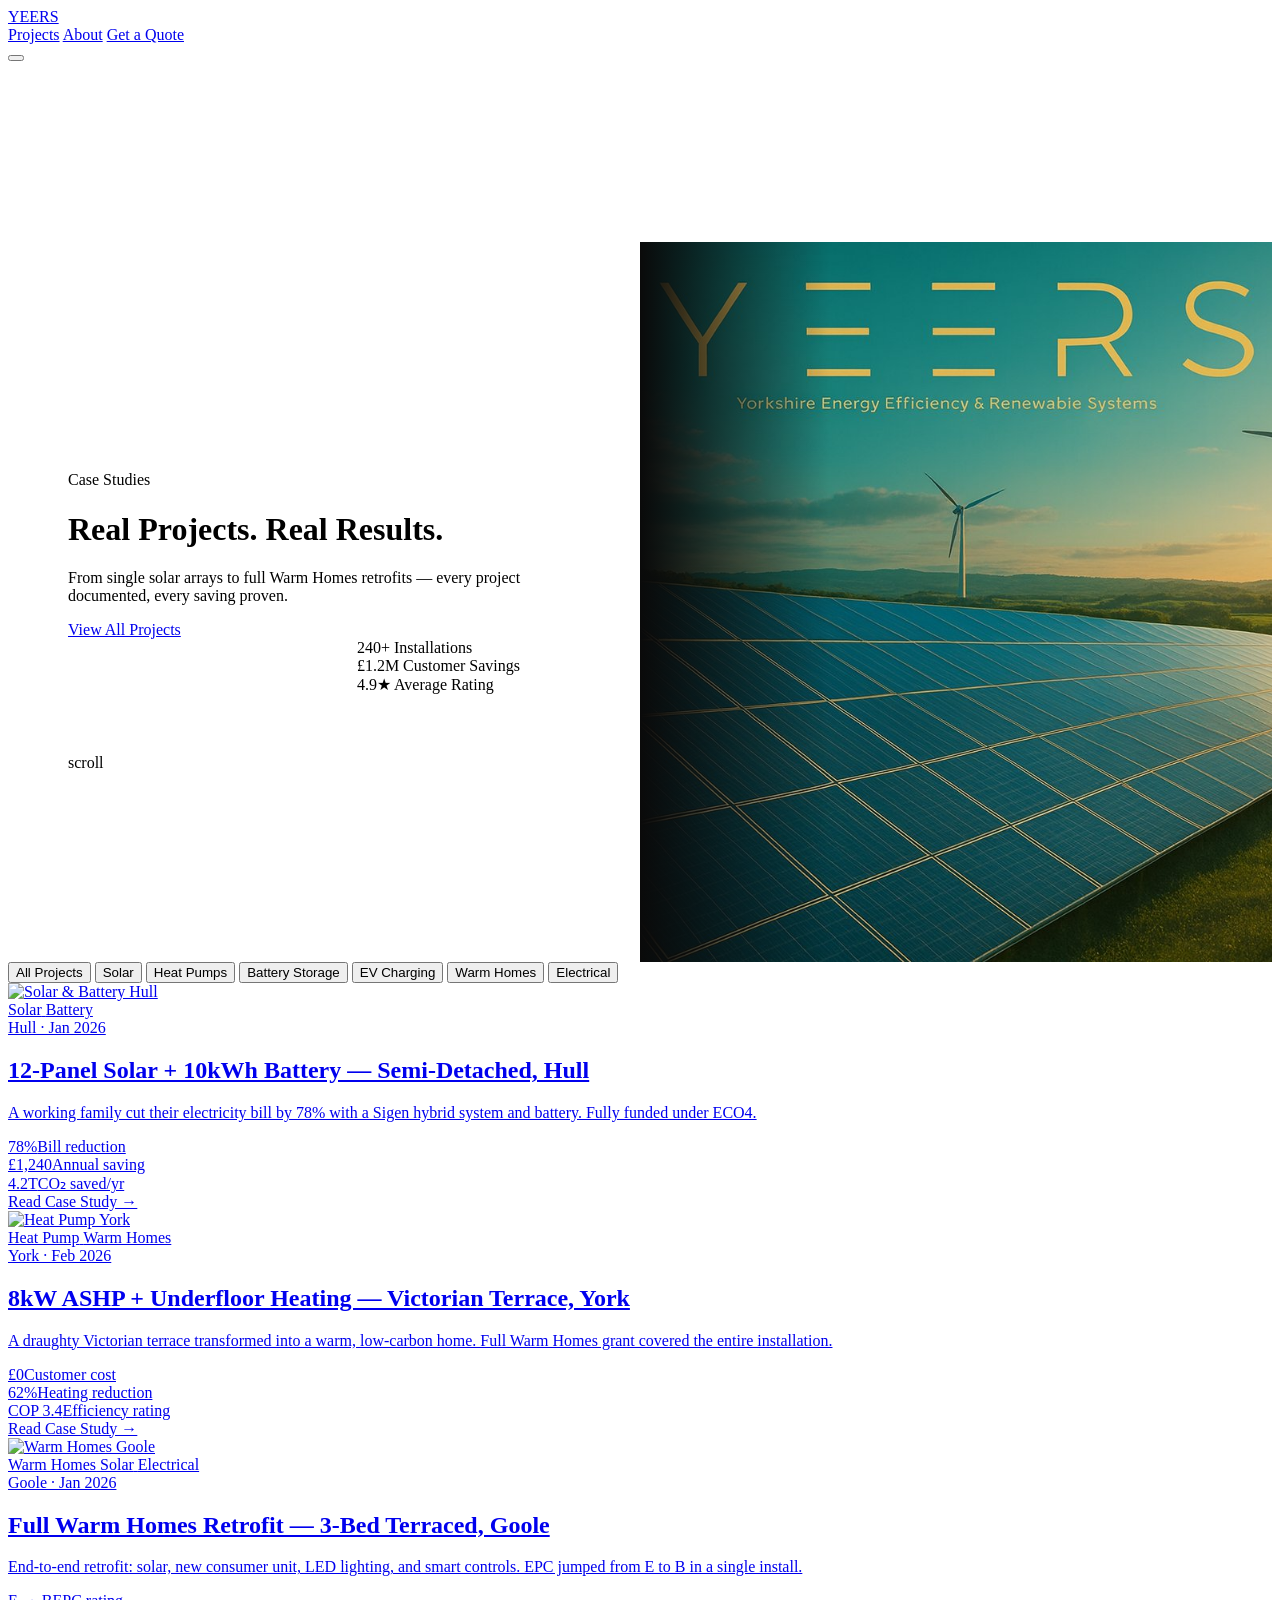
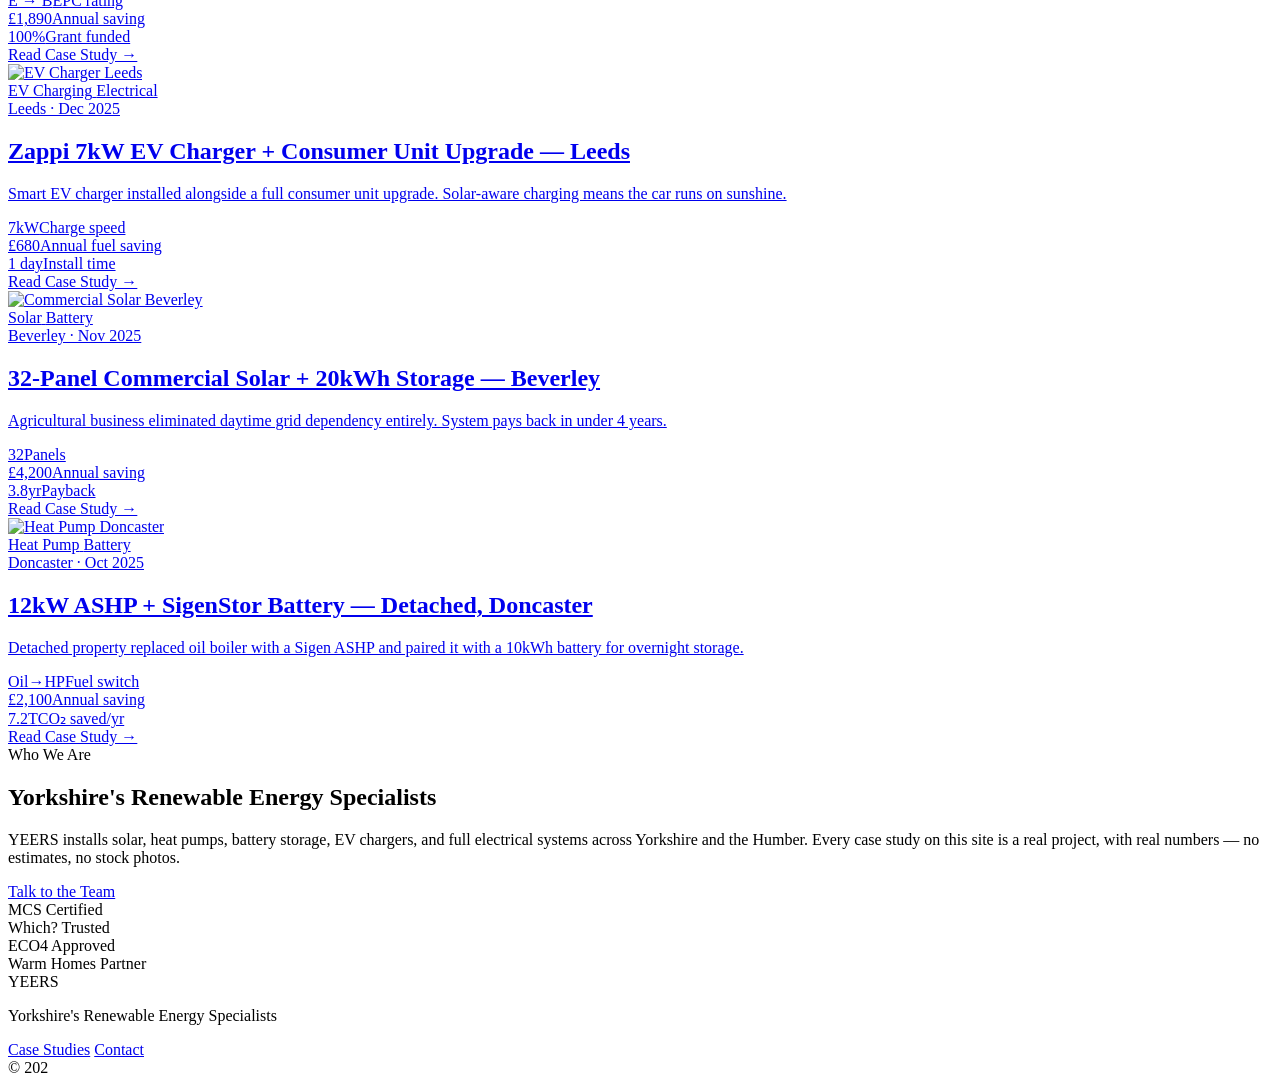
==== commit 94a01a2f: "Add files via upload" ====
--- a/yeers-site/index.html
+++ b/yeers-site/index.html
@@ -9,6 +9,67 @@
   <link rel="preconnect" href="https://fonts.gstatic.com" crossorigin />
   <link href="https://fonts.googleapis.com/css2?family=Bebas+Neue&family=Barlow:ital,wght@0,300;0,400;0,600;0,700;1,300&family=Barlow+Condensed:wght@500;700&display=swap" rel="stylesheet" />
   <link rel="stylesheet" href="assets/css/style.css" />
+<style>
+  /* Hero image panel */
+  .hero {
+    display: grid;
+    grid-template-columns: 1fr 1fr;
+    grid-template-rows: auto;
+    min-height: 100vh;
+    position: relative;
+    overflow: hidden;
+  }
+  .hero__left {
+    grid-column: 1;
+    display: flex;
+    flex-direction: column;
+    justify-content: center;
+    padding: 140px 60px 100px;
+    position: relative;
+    z-index: 2;
+  }
+  .hero__image-panel {
+    grid-column: 2;
+    position: relative;
+    overflow: hidden;
+  }
+  .hero__image-panel img {
+    width: 100%;
+    height: 100%;
+    object-fit: cover;
+    object-position: left center;
+    display: block;
+  }
+  .hero__image-panel::after {
+    content: '';
+    position: absolute;
+    inset: 0;
+    background: linear-gradient(to right, var(--bg, #0a0a0a) 0%, transparent 30%);
+  }
+  .hero__stats {
+    grid-column: 1;
+    padding: 0 60px 60px;
+    z-index: 2;
+    align-self: end;
+  }
+  .hero__scroll-hint {
+    grid-column: 1;
+  }
+  @media (max-width: 900px) {
+    .hero {
+      grid-template-columns: 1fr;
+    }
+    .hero__image-panel {
+      display: none;
+    }
+    .hero__left {
+      padding: 120px 24px 60px;
+    }
+    .hero__stats {
+      padding: 0 24px 40px;
+    }
+  }
+</style>
 </head>
 <body>
 
@@ -18,7 +79,7 @@
     <div class="nav__links">
       <a href="#projects">Projects</a>
       <a href="#about">About</a>
-      <a href="/cdn-cgi/l/email-protection#dfb7bab3b3b09fa6babaadacf1bcb0f1aab4" class="nav__cta">Get a Quote</a>
+      <a href="/cdn-cgi/l/email-protection#9af2fff6f6f5dae3ffffe8e9b4f9f5b4eff1" class="nav__cta">Get a Quote</a>
     </div>
     <button class="nav__burger" aria-label="Menu" onclick="this.closest('nav').classList.toggle('open')">
       <span></span><span></span><span></span>
@@ -58,7 +119,7 @@
       <div class="hero__scroll-hint">scroll</div>
     </div>
     <div class="hero__image-panel">
-      <img src="[data-uri]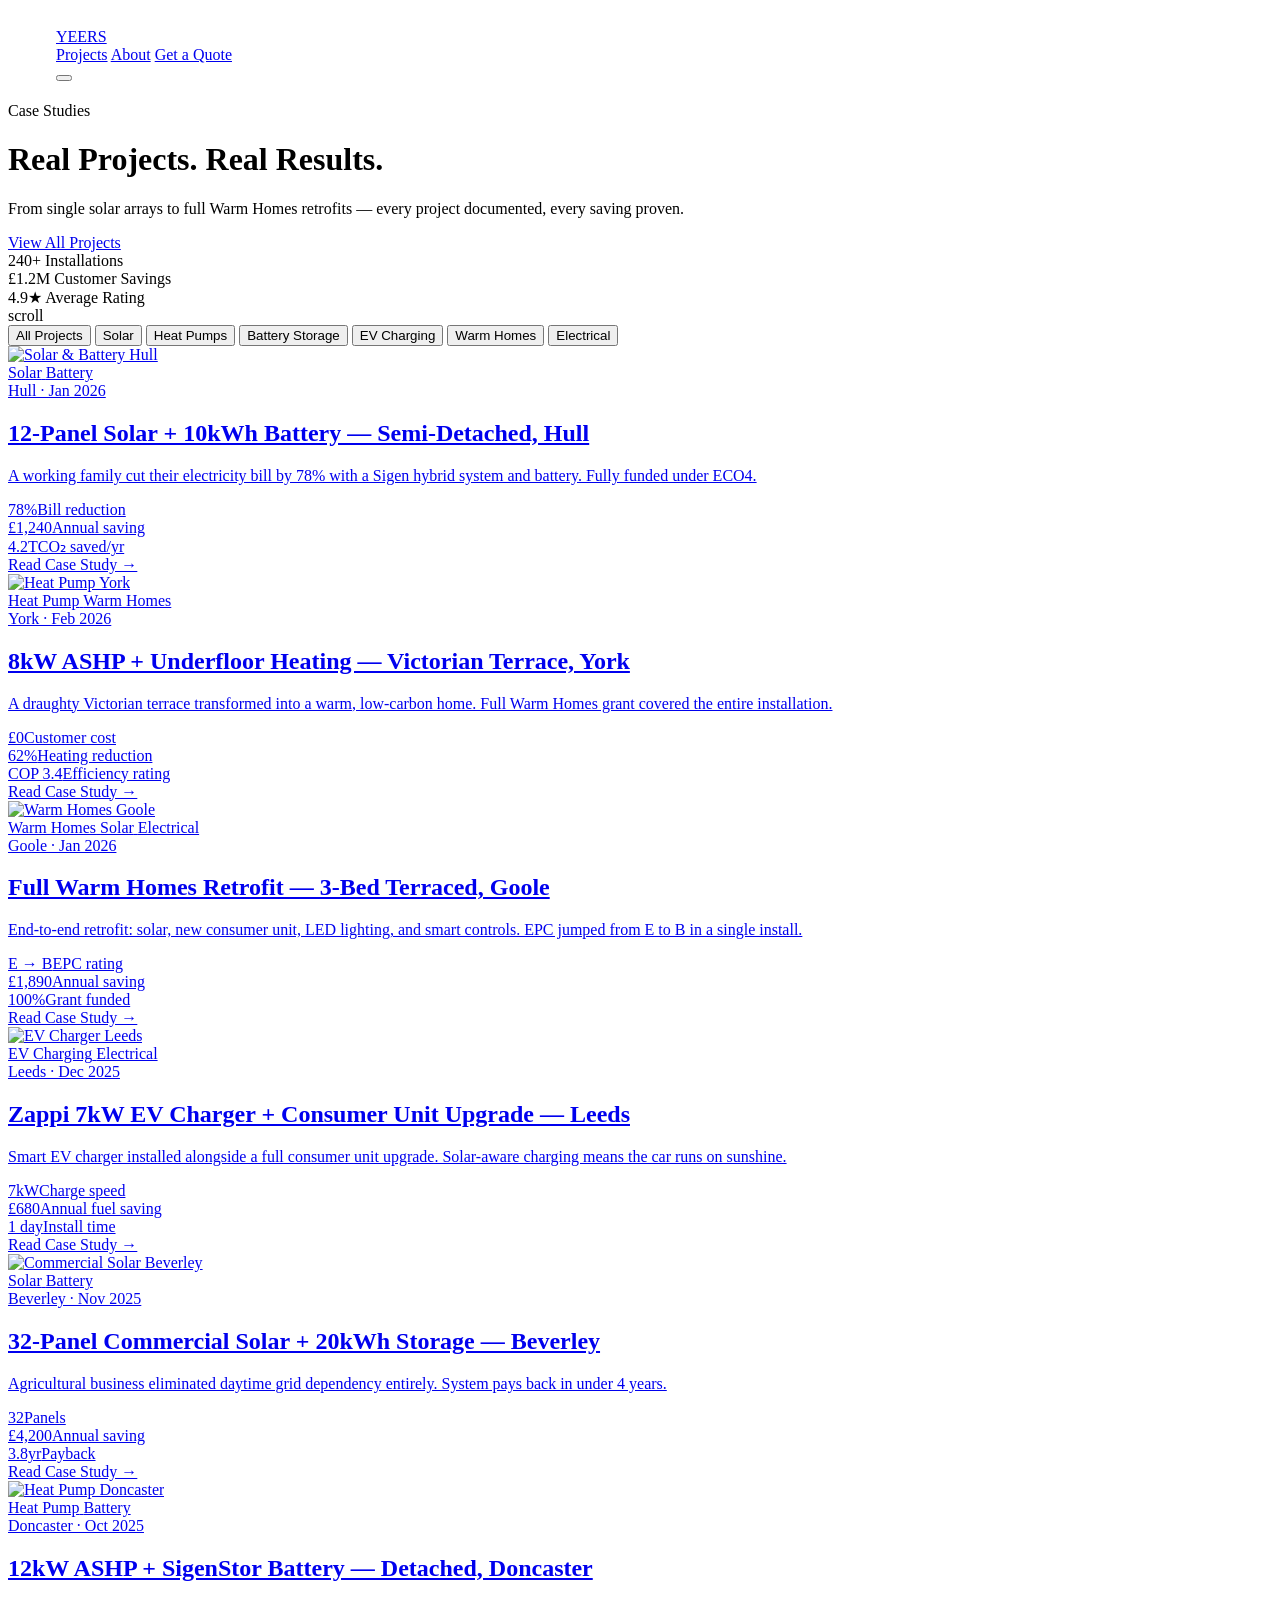
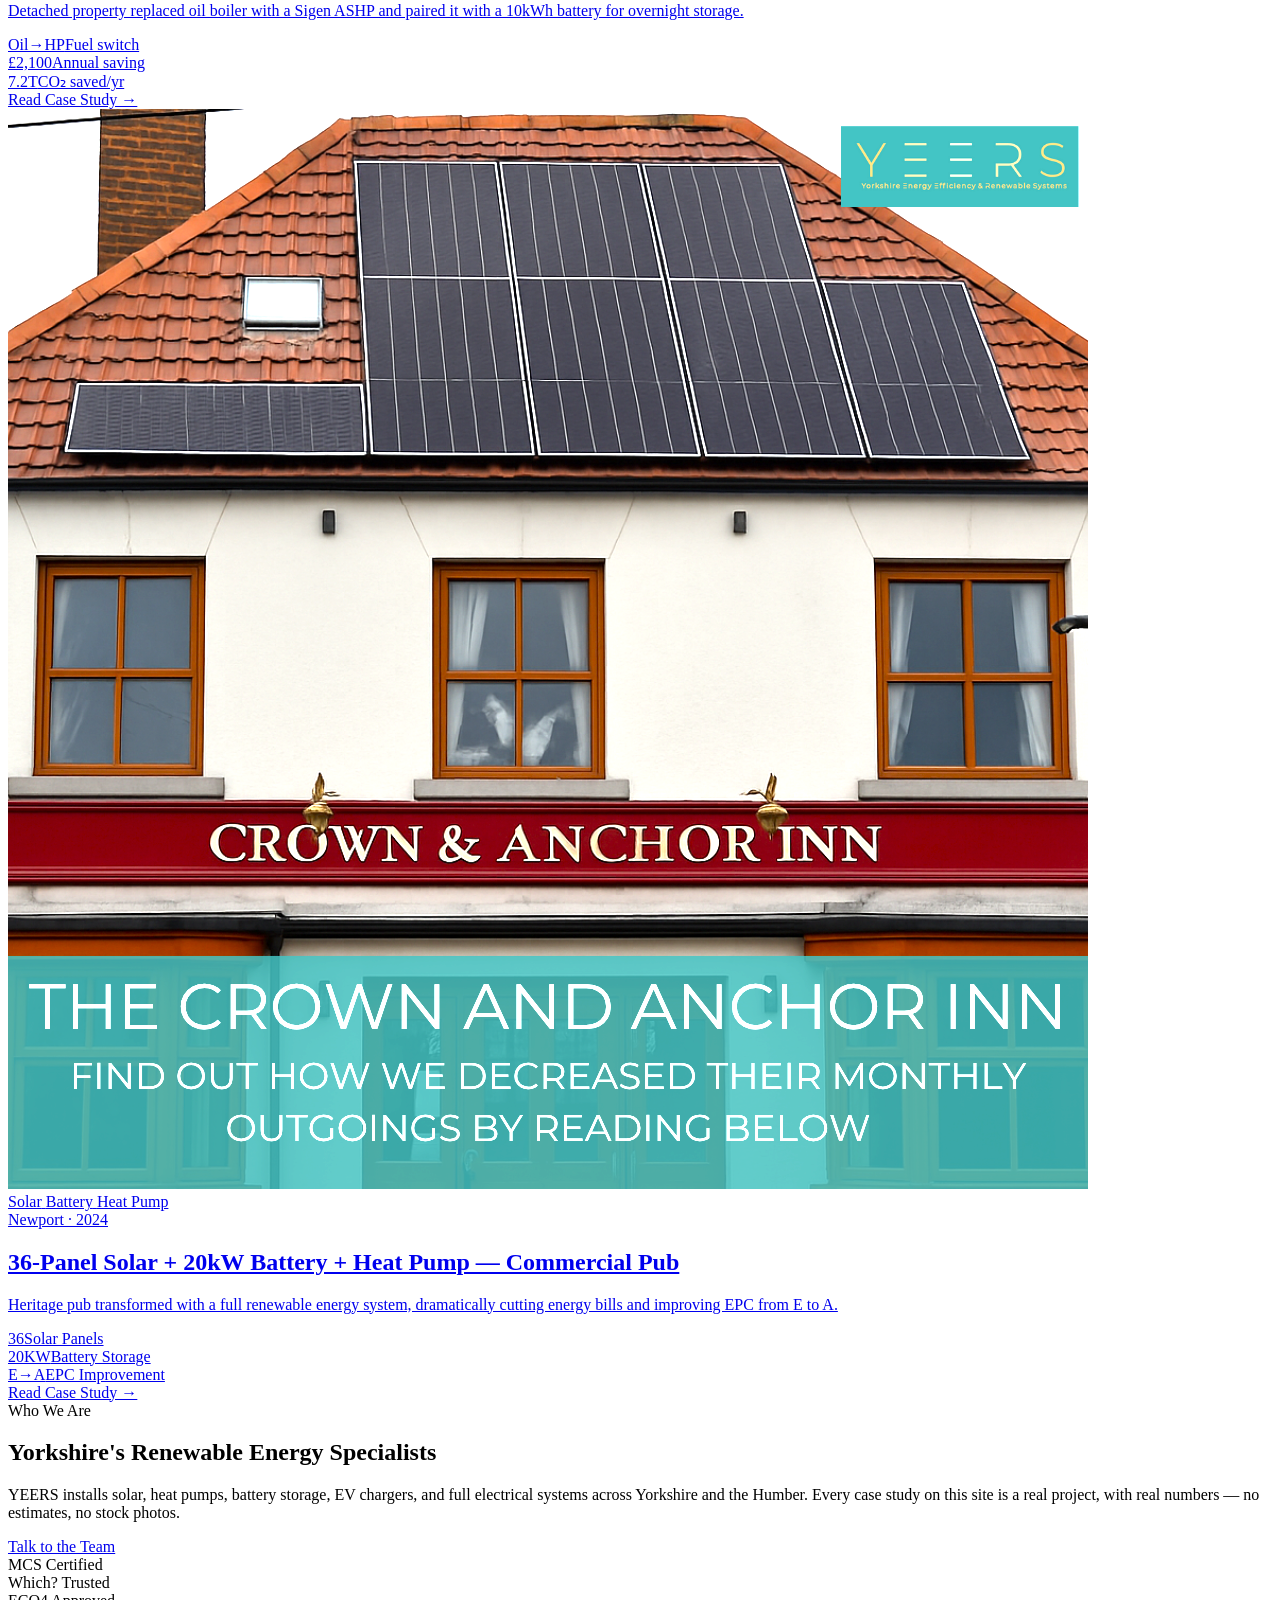
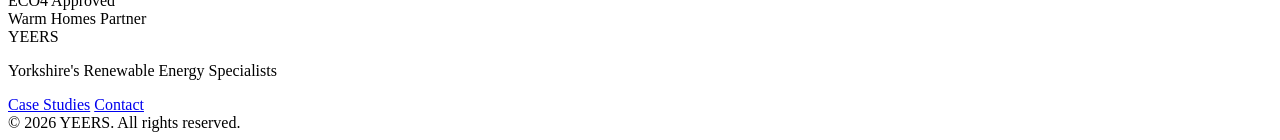
==== commit 74f38272: "Add files via upload" ====
--- a/yeers-site/index.html
+++ b/yeers-site/index.html
@@ -9,67 +9,6 @@
   <link rel="preconnect" href="https://fonts.gstatic.com" crossorigin />
   <link href="https://fonts.googleapis.com/css2?family=Bebas+Neue&family=Barlow:ital,wght@0,300;0,400;0,600;0,700;1,300&family=Barlow+Condensed:wght@500;700&display=swap" rel="stylesheet" />
   <link rel="stylesheet" href="assets/css/style.css" />
-<style>
-  /* Hero image panel */
-  .hero {
-    display: grid;
-    grid-template-columns: 1fr 1fr;
-    grid-template-rows: auto;
-    min-height: 100vh;
-    position: relative;
-    overflow: hidden;
-  }
-  .hero__left {
-    grid-column: 1;
-    display: flex;
-    flex-direction: column;
-    justify-content: center;
-    padding: 140px 60px 100px;
-    position: relative;
-    z-index: 2;
-  }
-  .hero__image-panel {
-    grid-column: 2;
-    position: relative;
-    overflow: hidden;
-  }
-  .hero__image-panel img {
-    width: 100%;
-    height: 100%;
-    object-fit: cover;
-    object-position: left center;
-    display: block;
-  }
-  .hero__image-panel::after {
-    content: '';
-    position: absolute;
-    inset: 0;
-    background: linear-gradient(to right, var(--bg, #0a0a0a) 0%, transparent 30%);
-  }
-  .hero__stats {
-    grid-column: 1;
-    padding: 0 60px 60px;
-    z-index: 2;
-    align-self: end;
-  }
-  .hero__scroll-hint {
-    grid-column: 1;
-  }
-  @media (max-width: 900px) {
-    .hero {
-      grid-template-columns: 1fr;
-    }
-    .hero__image-panel {
-      display: none;
-    }
-    .hero__left {
-      padding: 120px 24px 60px;
-    }
-    .hero__stats {
-      padding: 0 24px 40px;
-    }
-  }
-</style>
 </head>
 <body>
 
@@ -79,7 +18,7 @@
     <div class="nav__links">
       <a href="#projects">Projects</a>
       <a href="#about">About</a>
-      <a href="/cdn-cgi/l/email-protection#9af2fff6f6f5dae3ffffe8e9b4f9f5b4eff1" class="nav__cta">Get a Quote</a>
+      <a href="mailto:hello@yeers.co.uk" class="nav__cta">Get a Quote</a>
     </div>
     <button class="nav__burger" aria-label="Menu" onclick="this.closest('nav').classList.toggle('open')">
       <span></span><span></span><span></span>
@@ -90,37 +29,32 @@
   <header class="hero">
     <div class="hero__noise"></div>
     <div class="hero__grid-lines"></div>
-    <div class="hero__left">
-      <div class="hero__content">
-        <div class="hero__tag reveal">Case Studies</div>
-        <h1 class="hero__title reveal delay-1">
-          <span class="hero__title-line">Real Projects.</span>
-          <span class="hero__title-line accent">Real Results.</span>
-        </h1>
-        <p class="hero__sub reveal delay-2">
-          From single solar arrays to full Warm Homes retrofits — every project documented, every saving proven.
-        </p>
-        <a href="#projects" class="btn btn--primary reveal delay-3">View All Projects</a>
-      </div>
-      <div class="hero__stats reveal delay-2">
-        <div class="stat">
-          <span class="stat__num">240+</span>
-          <span class="stat__label">Installations</span>
-        </div>
-        <div class="stat">
-          <span class="stat__num">£1.2M</span>
-          <span class="stat__label">Customer Savings</span>
-        </div>
-        <div class="stat">
-          <span class="stat__num">4.9★</span>
-          <span class="stat__label">Average Rating</span>
-        </div>
-      </div>
-      <div class="hero__scroll-hint">scroll</div>
-    </div>
-    <div class="hero__image-panel">
-      <img src="[data-uri]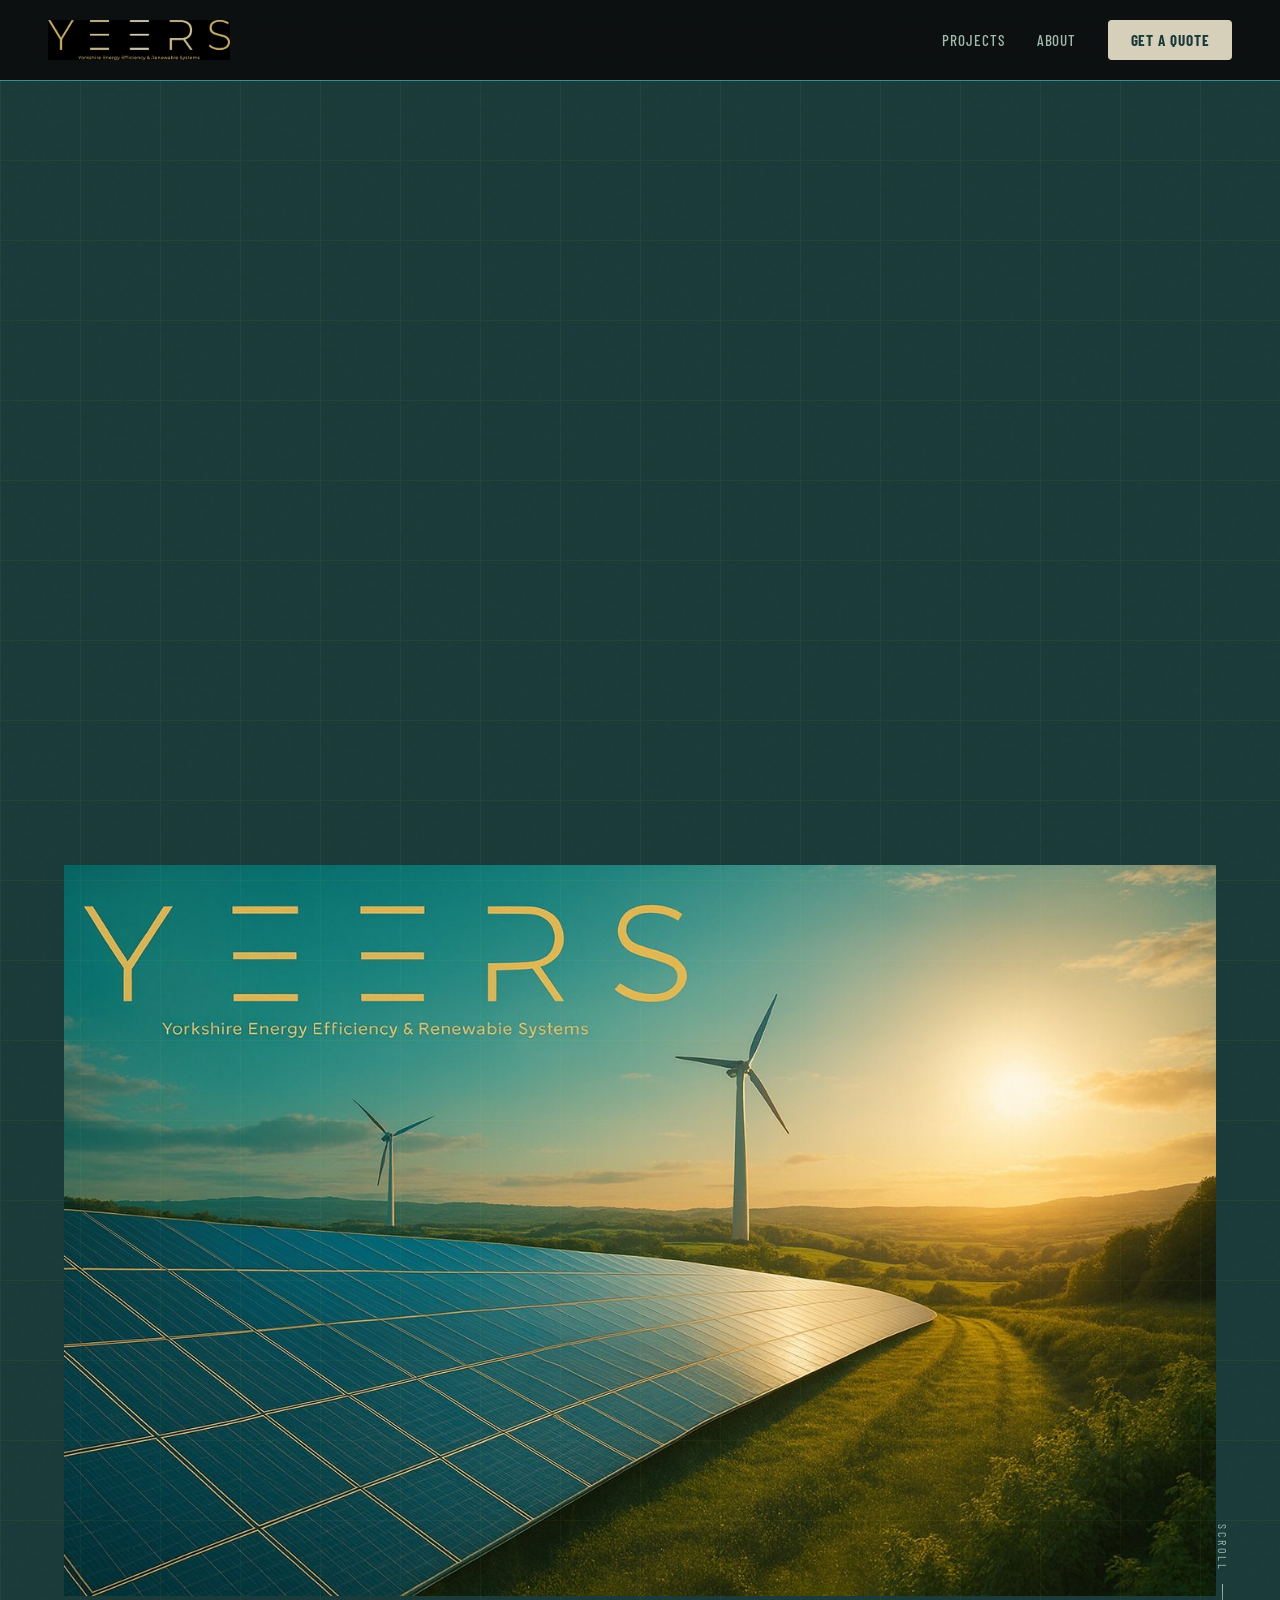
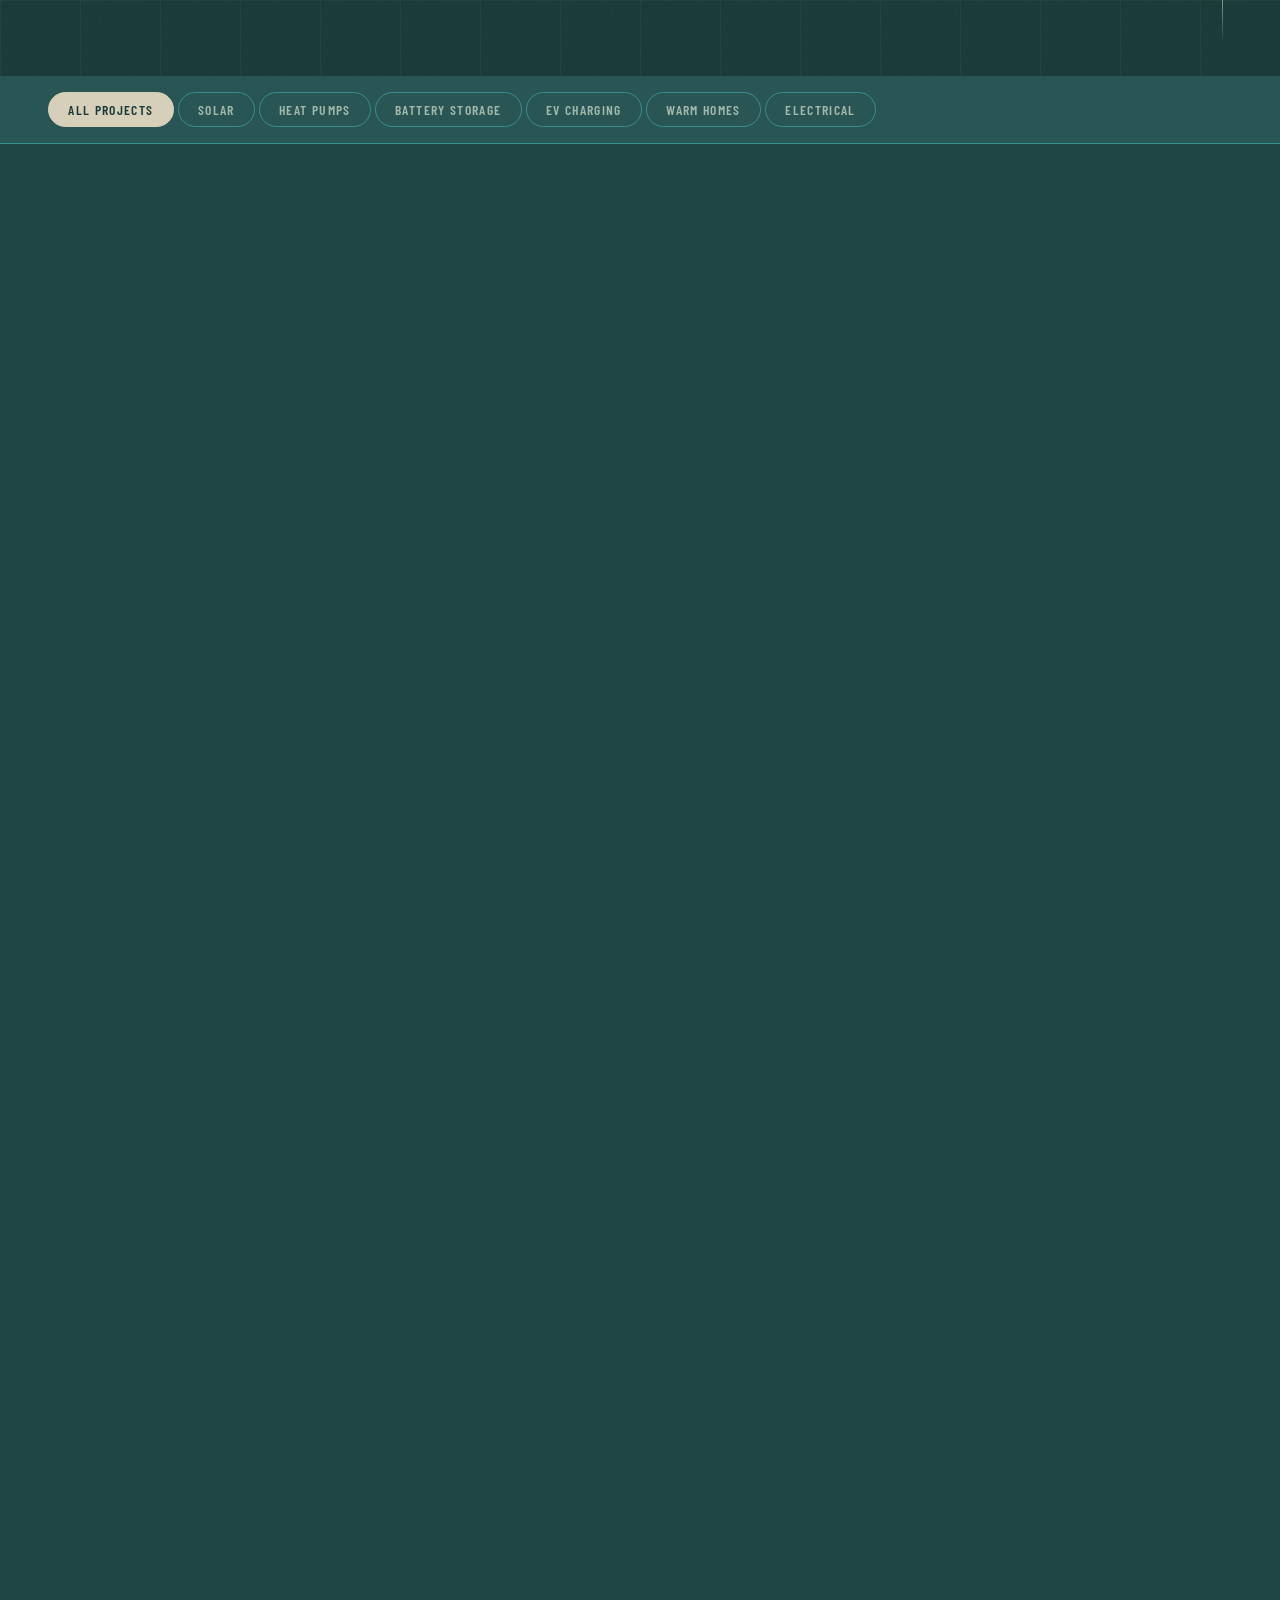
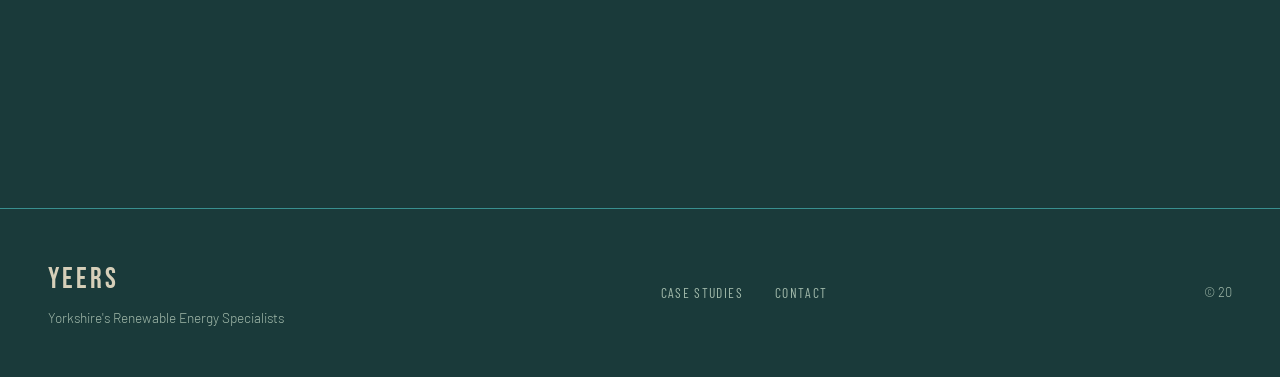
==== commit 12ecc302: "Add files via upload" ====
--- a/yeers-site/index.html
+++ b/yeers-site/index.html
@@ -12,52 +12,54 @@
 </head>
 <body>
 
-  <!-- ── NAV ───────────────────────────────────────────────────────────── -->
   <nav class="nav">
-    <a href="index.html" class="nav__logo">YEERS</a>
+    <a href="index.html" class="nav__logo"><img src="[data-uri]" alt="YEERS" style="height:40px;width:auto;display:block;"></a>
     <div class="nav__links">
       <a href="#projects">Projects</a>
       <a href="#about">About</a>
-      <a href="mailto:hello@yeers.co.uk" class="nav__cta">Get a Quote</a>
+      <a href="/cdn-cgi/l/email-protection#127a777e7e7d526b777760613c717d3c6779" class="nav__cta">Get a Quote</a>
     </div>
     <button class="nav__burger" aria-label="Menu" onclick="this.closest('nav').classList.toggle('open')">
       <span></span><span></span><span></span>
     </button>
   </nav>
 
-  <!-- ── HERO ───────────────────────────────────────────────────────────── -->
   <header class="hero">
     <div class="hero__noise"></div>
     <div class="hero__grid-lines"></div>
-    <div class="hero__content">
-      <div class="hero__tag reveal">Case Studies</div>
-      <h1 class="hero__title reveal delay-1">
-        <span class="hero__title-line">Real Projects.</span>
-        <span class="hero__title-line accent">Real Results.</span>
-      </h1>
-      <p class="hero__sub reveal delay-2">
-        From single solar arrays to full Warm Homes retrofits — every project documented, every saving proven.
-      </p>
-      <a href="#projects" class="btn btn--primary reveal delay-3">View All Projects</a>
-    </div>
-    <div class="hero__stats reveal delay-2">
-      <div class="stat">
-        <span class="stat__num">240+</span>
-        <span class="stat__label">Installations</span>
-      </div>
-      <div class="stat">
-        <span class="stat__num">£1.2M</span>
-        <span class="stat__label">Customer Savings</span>
-      </div>
-      <div class="stat">
-        <span class="stat__num">4.9★</span>
-        <span class="stat__label">Average Rating</span>
-      </div>
-    </div>
-    <div class="hero__scroll-hint">scroll</div>
+    <div class="hero__left">
+      <div class="hero__content">
+        <div class="hero__tag reveal">Case Studies</div>
+        <h1 class="hero__title reveal delay-1">
+          <span class="hero__title-line">Real Projects.</span>
+          <span class="hero__title-line accent">Real Results.</span>
+        </h1>
+        <p class="hero__sub reveal delay-2">
+          From single solar arrays to full Warm Homes retrofits — every project documented, every saving proven.
+        </p>
+        <a href="#projects" class="btn btn--primary reveal delay-3">View All Projects</a>
+      </div>
+      <div class="hero__stats reveal delay-2">
+        <div class="stat">
+          <span class="stat__num">240+</span>
+          <span class="stat__label">Installations</span>
+        </div>
+        <div class="stat">
+          <span class="stat__num">£1.2M</span>
+          <span class="stat__label">Customer Savings</span>
+        </div>
+        <div class="stat">
+          <span class="stat__num">4.9★</span>
+          <span class="stat__label">Average Rating</span>
+        </div>
+      </div>
+      <div class="hero__scroll-hint">scroll</div>
+    </div>
+    <div class="hero__image-panel">
+      <img src="[data-uri]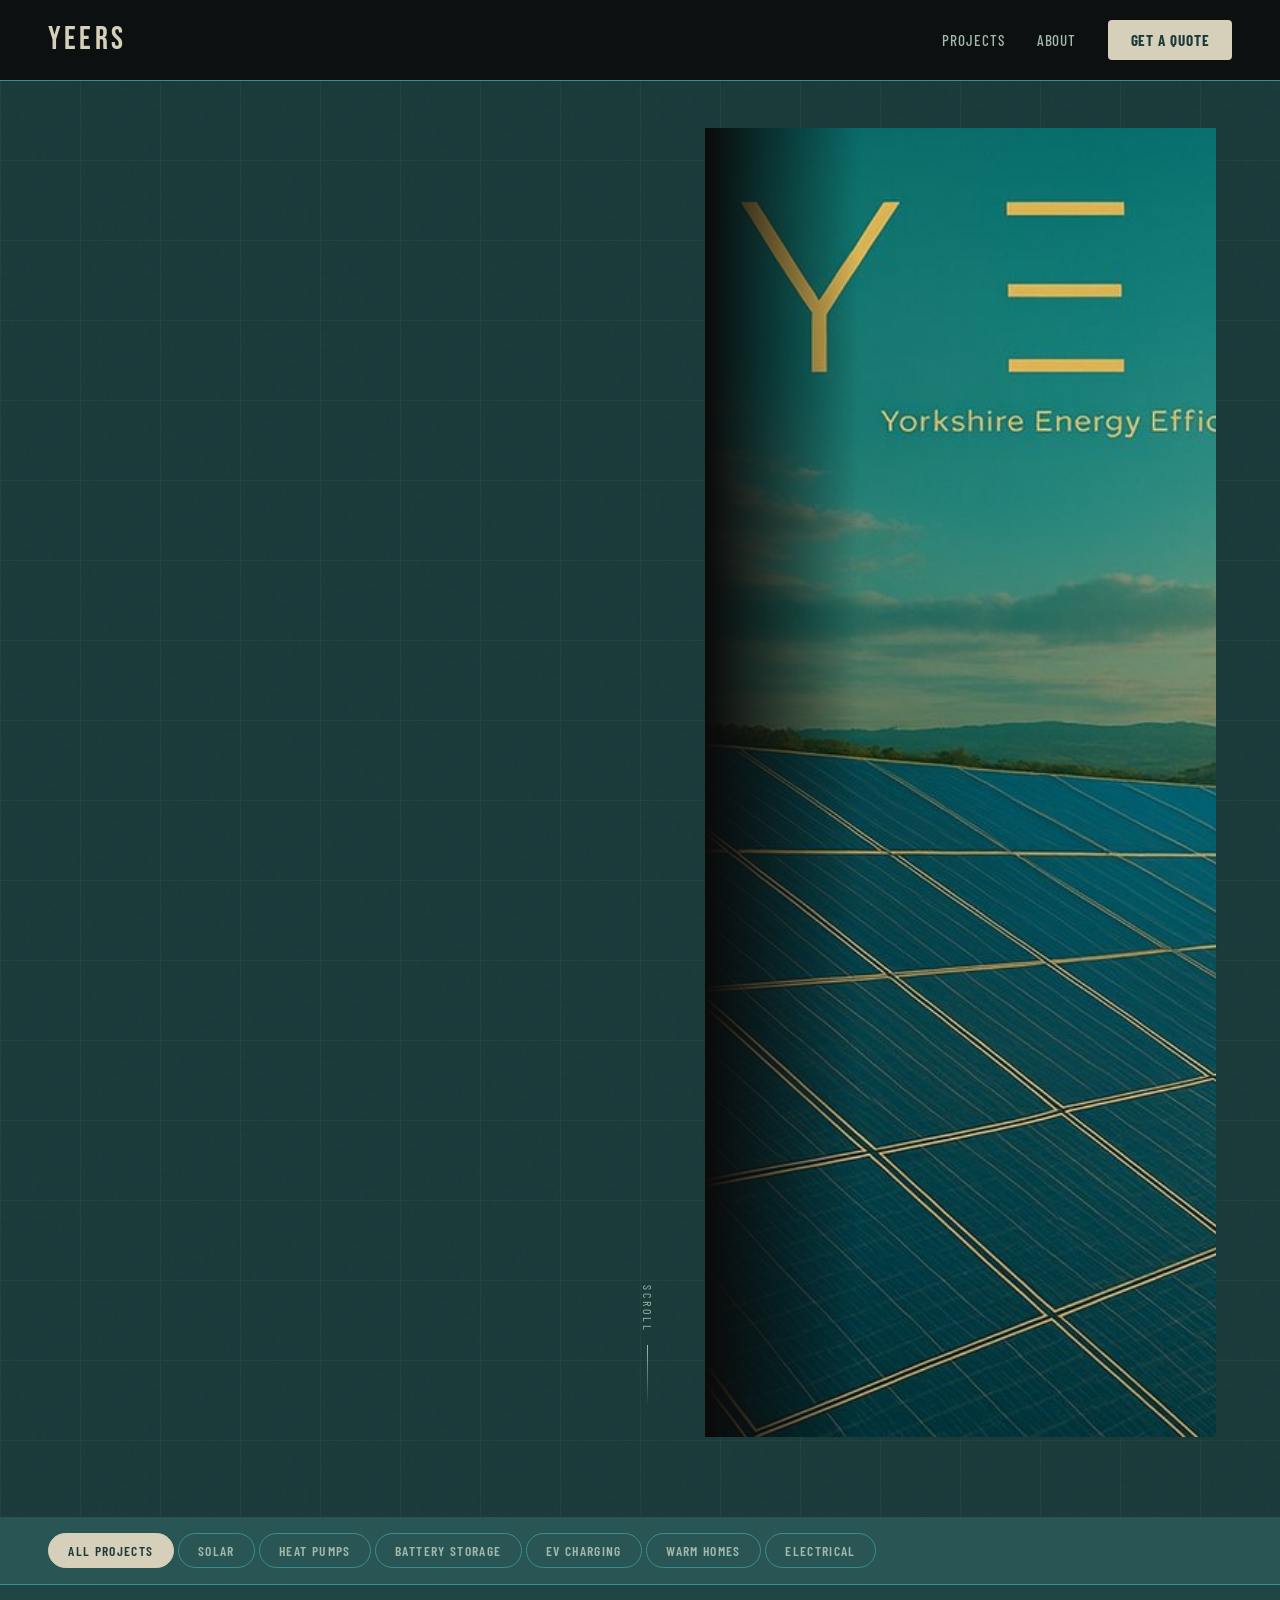
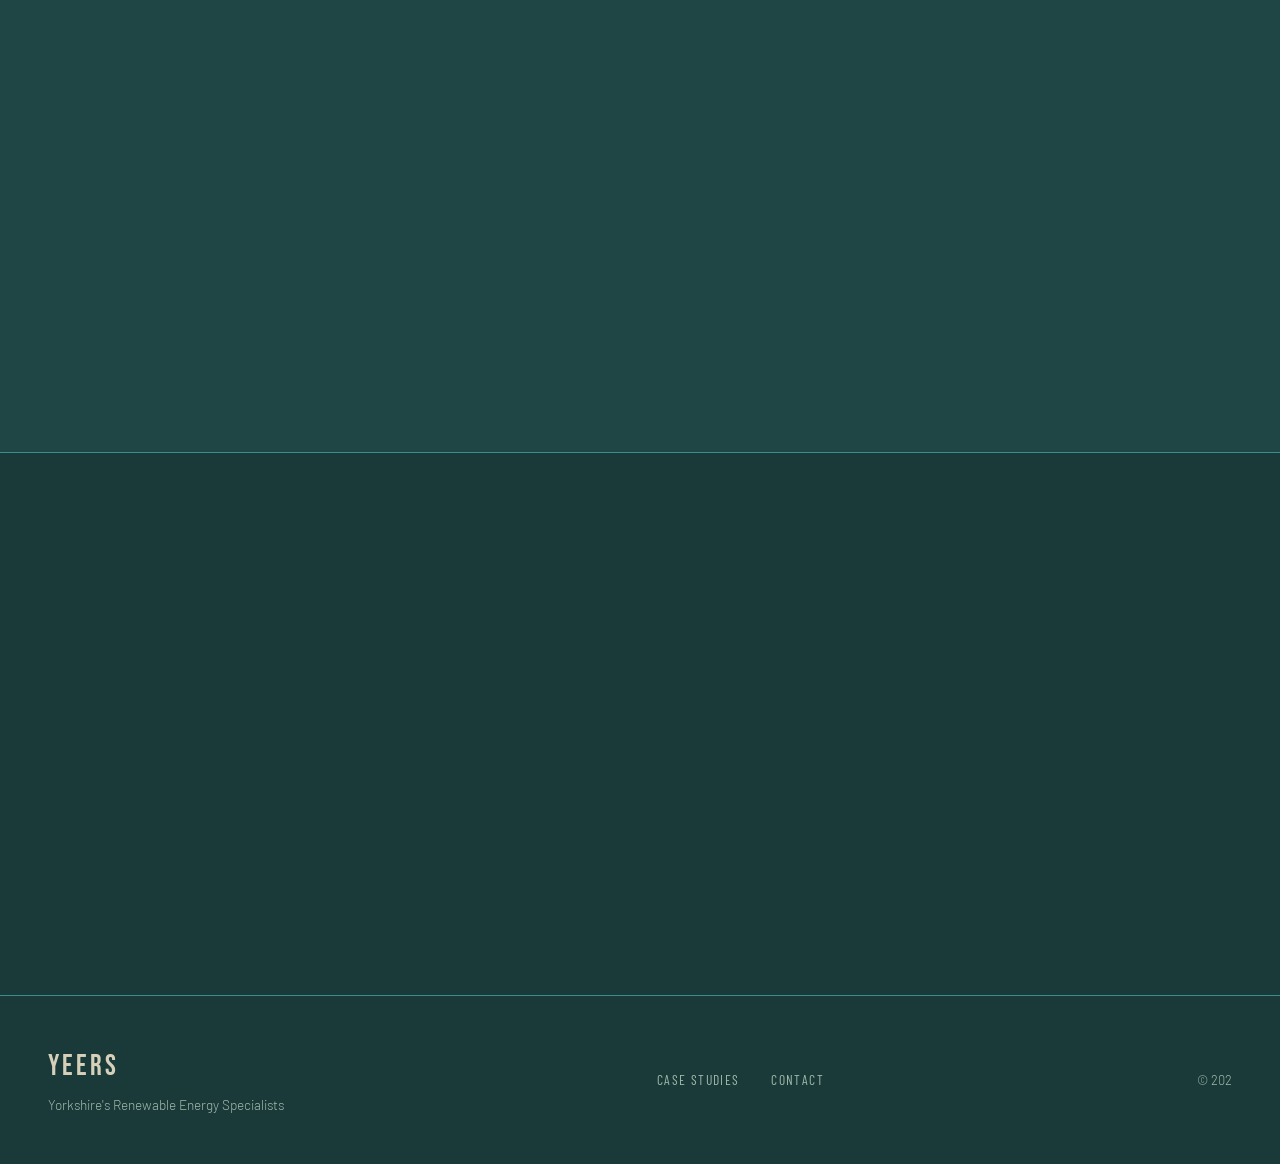
==== commit df91fc58: "Add files via upload" ====
--- a/yeers-site/index.html
+++ b/yeers-site/index.html
@@ -9,21 +9,84 @@
   <link rel="preconnect" href="https://fonts.gstatic.com" crossorigin />
   <link href="https://fonts.googleapis.com/css2?family=Bebas+Neue&family=Barlow:ital,wght@0,300;0,400;0,600;0,700;1,300&family=Barlow+Condensed:wght@500;700&display=swap" rel="stylesheet" />
   <link rel="stylesheet" href="assets/css/style.css" />
+<style>
+  /* Hero image panel */
+  .hero {
+    display: grid;
+    grid-template-columns: 1fr 1fr;
+    grid-template-rows: auto;
+    min-height: 100vh;
+    position: relative;
+    overflow: hidden;
+  }
+  .hero__left {
+    grid-column: 1;
+    display: flex;
+    flex-direction: column;
+    justify-content: center;
+    padding: 140px 60px 100px;
+    position: relative;
+    z-index: 2;
+  }
+  .hero__image-panel {
+    grid-column: 2;
+    position: relative;
+    overflow: hidden;
+  }
+  .hero__image-panel img {
+    width: 100%;
+    height: 100%;
+    object-fit: cover;
+    object-position: left center;
+    display: block;
+  }
+  .hero__image-panel::after {
+    content: '';
+    position: absolute;
+    inset: 0;
+    background: linear-gradient(to right, var(--bg, #0a0a0a) 0%, transparent 30%);
+  }
+  .hero__stats {
+    grid-column: 1;
+    padding: 0 60px 60px;
+    z-index: 2;
+    align-self: end;
+  }
+  .hero__scroll-hint {
+    grid-column: 1;
+  }
+  @media (max-width: 900px) {
+    .hero {
+      grid-template-columns: 1fr;
+    }
+    .hero__image-panel {
+      display: none;
+    }
+    .hero__left {
+      padding: 120px 24px 60px;
+    }
+    .hero__stats {
+      padding: 0 24px 40px;
+    }
+  }
+</style>
 </head>
 <body>
 
+  <!-- ── NAV ───────────────────────────────────────────────────────────── -->
   <nav class="nav">
-    <a href="index.html" class="nav__logo"><img src="[data-uri]" alt="YEERS" style="height:40px;width:auto;display:block;"></a>
+    <a href="index.html" class="nav__logo">YEERS</a>
     <div class="nav__links">
       <a href="#projects">Projects</a>
       <a href="#about">About</a>
-      <a href="/cdn-cgi/l/email-protection#127a777e7e7d526b777760613c717d3c6779" class="nav__cta">Get a Quote</a>
+      <a href="/cdn-cgi/l/email-protection#9af2fff6f6f5dae3ffffe8e9b4f9f5b4eff1" class="nav__cta">Get a Quote</a>
     </div>
     <button class="nav__burger" aria-label="Menu" onclick="this.closest('nav').classList.toggle('open')">
       <span></span><span></span><span></span>
     </button>
   </nav>
 
+  <!-- ── HERO ───────────────────────────────────────────────────────────── -->
   <header class="hero">
     <div class="hero__noise"></div>
     <div class="hero__grid-lines"></div>
@@ -56,10 +119,11 @@
       <div class="hero__scroll-hint">scroll</div>
     </div>
     <div class="hero__image-panel">
-      <img src="[data-uri]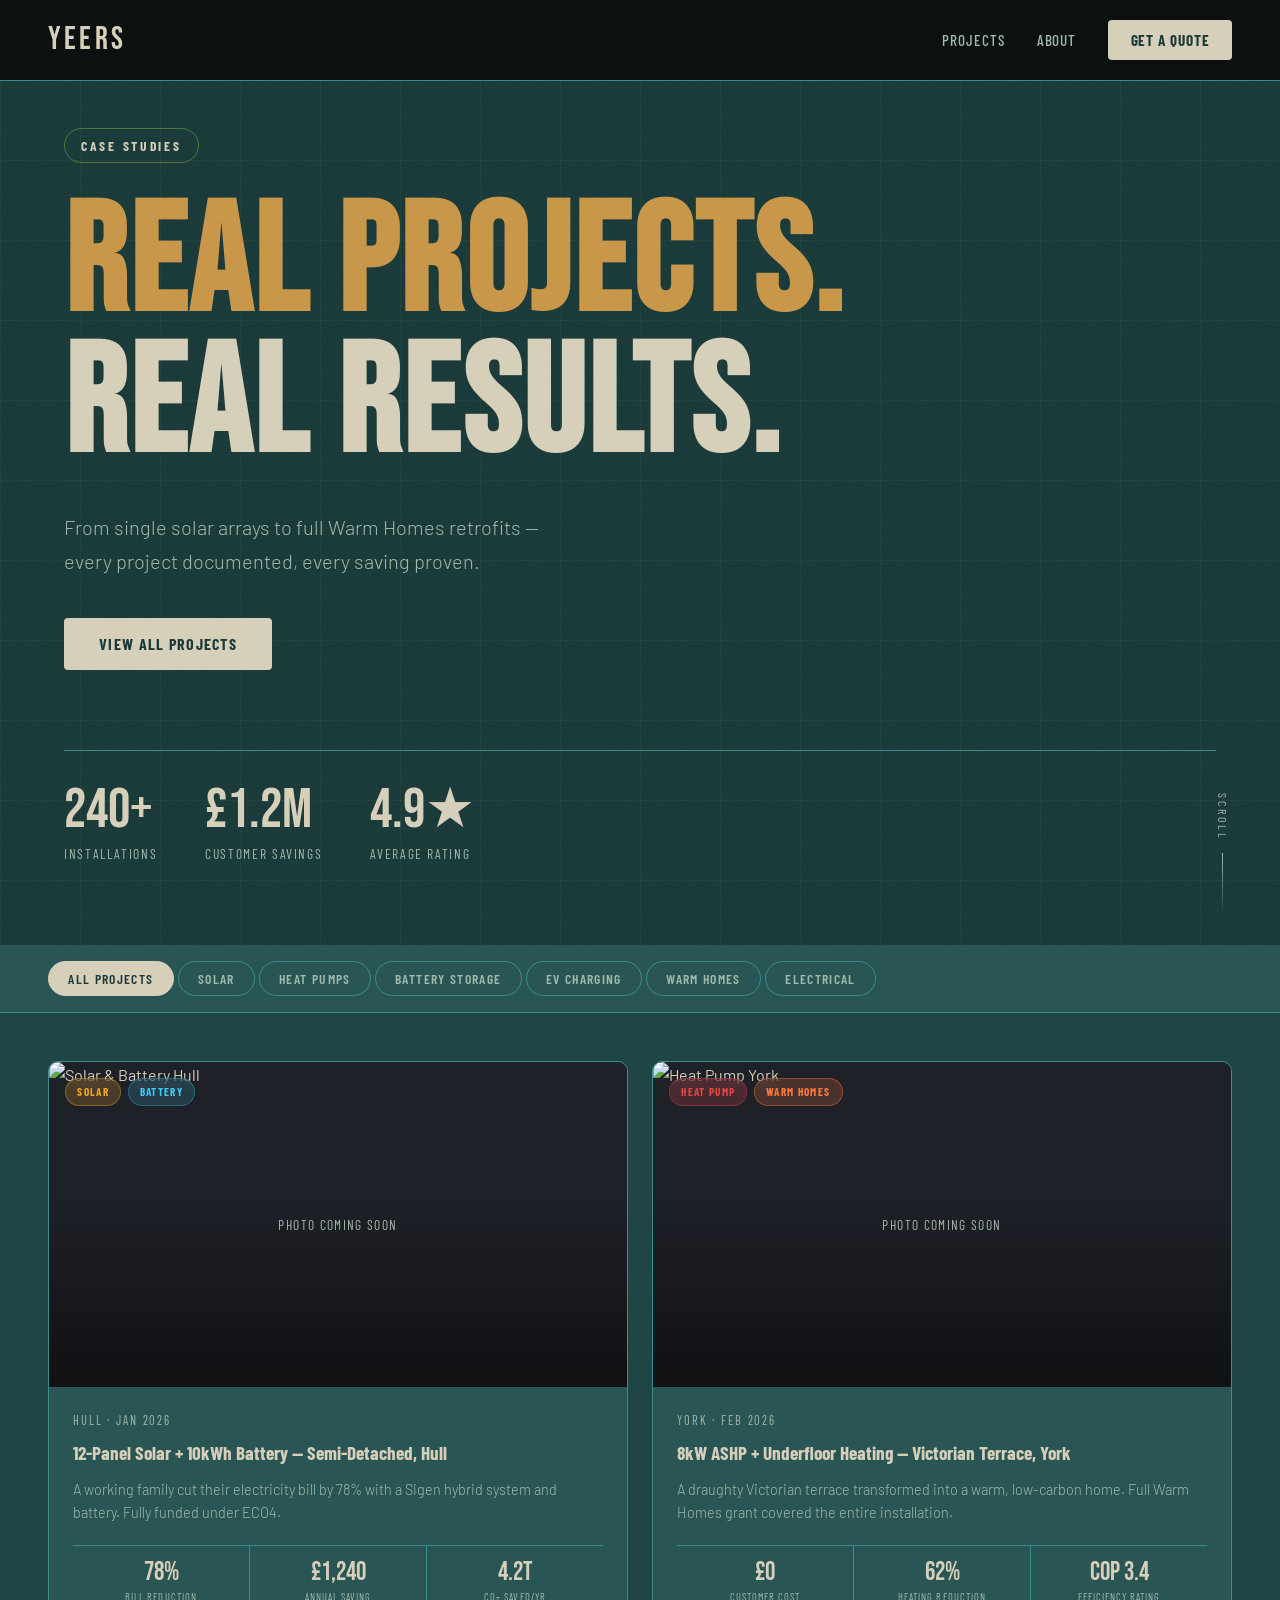
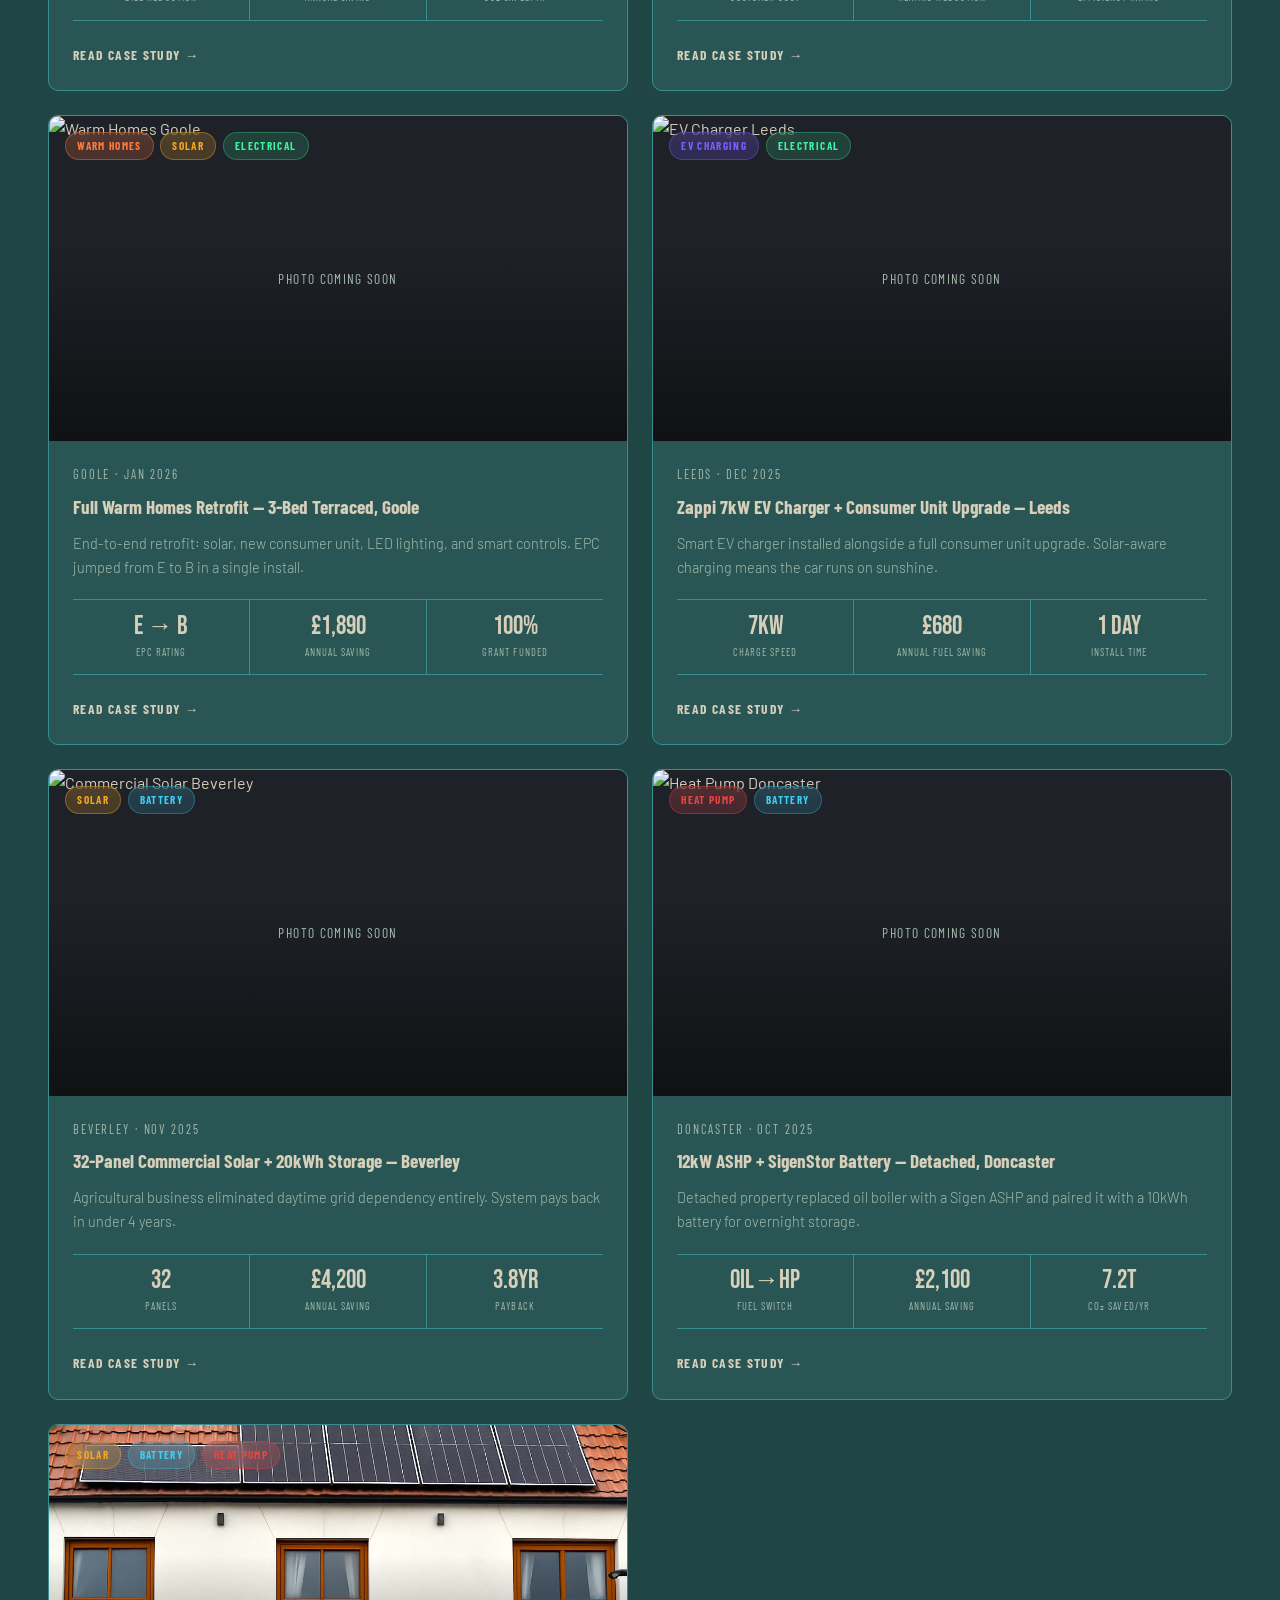
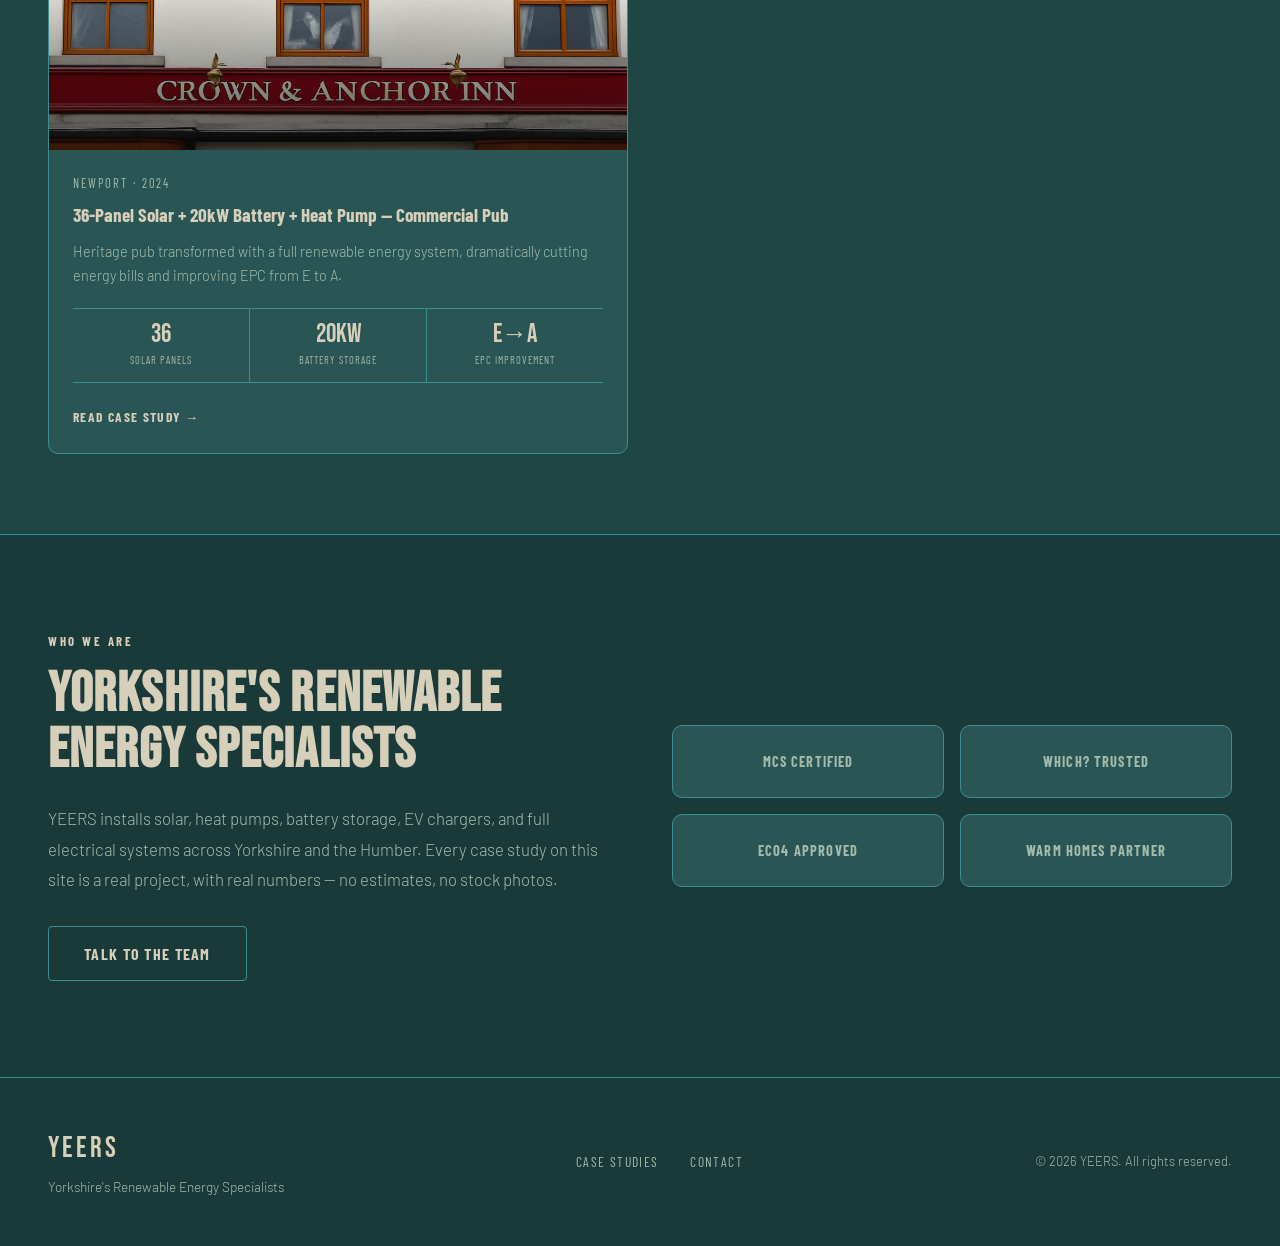
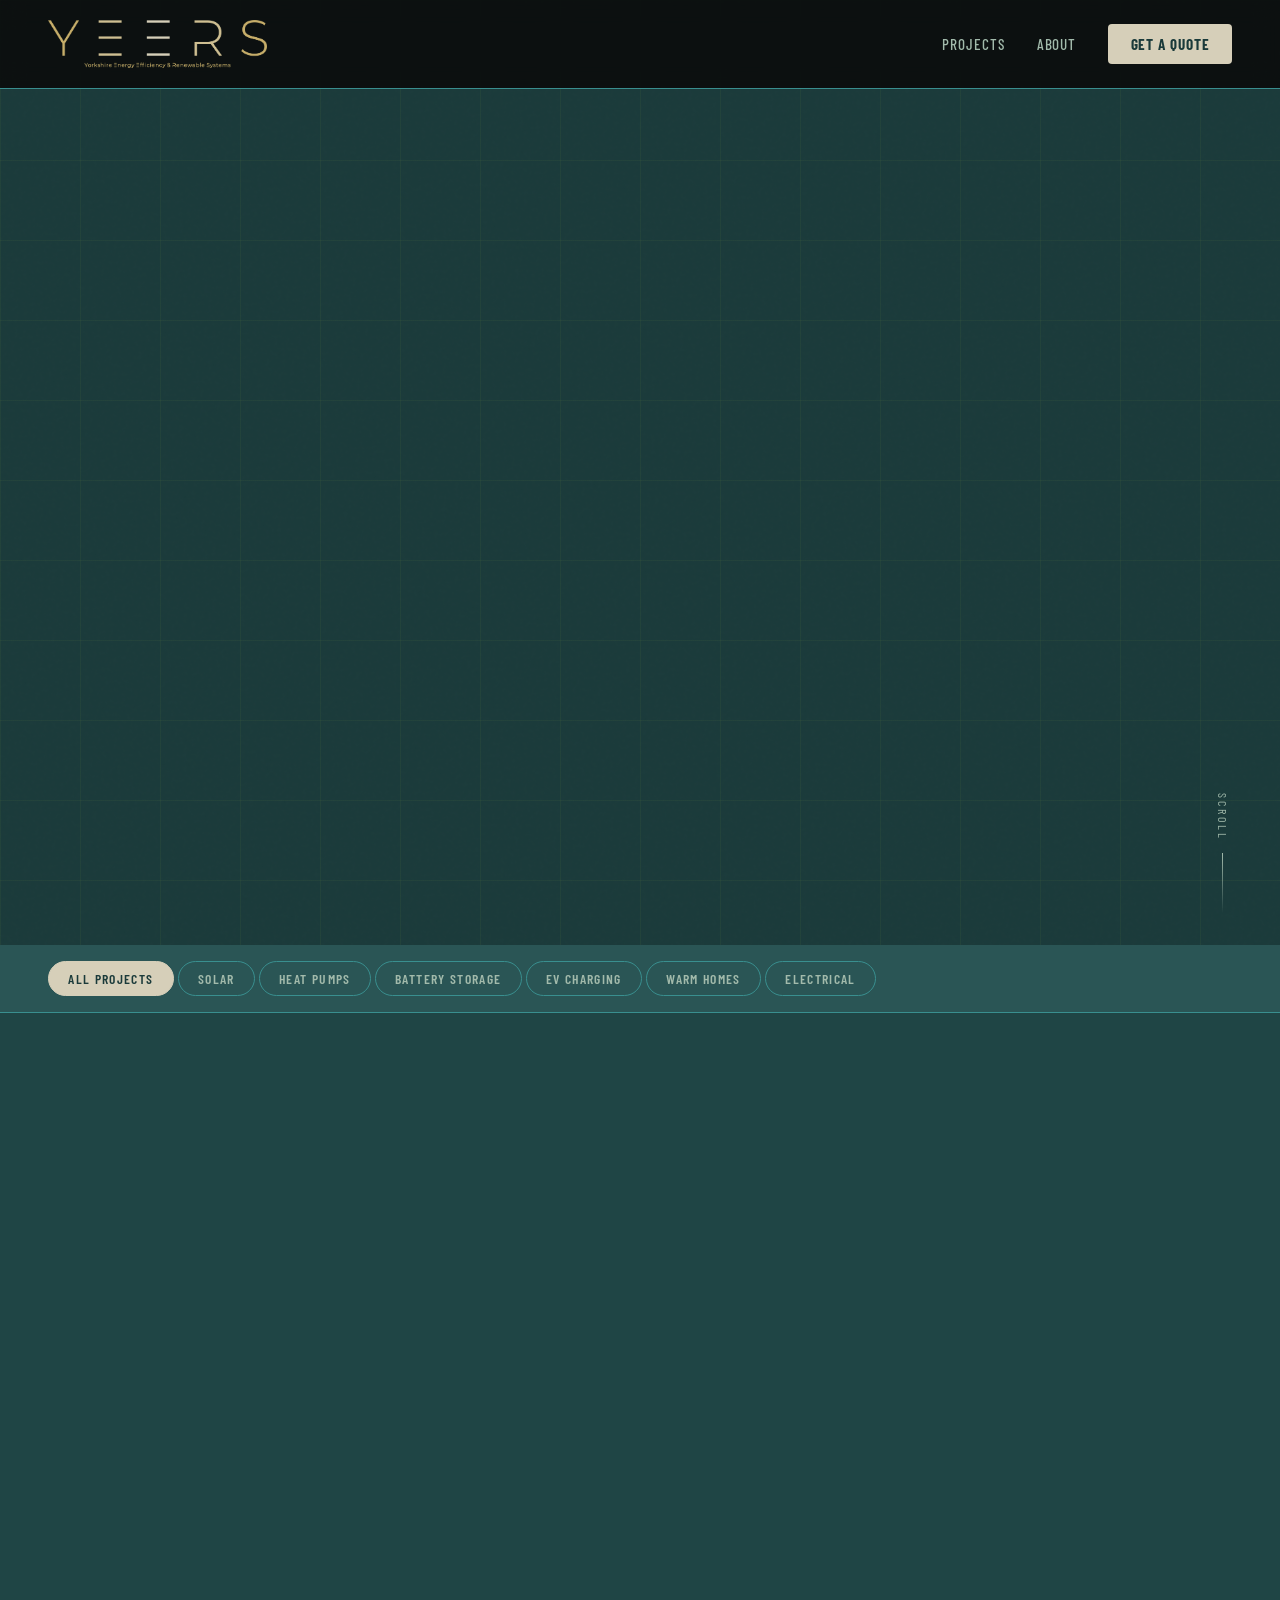
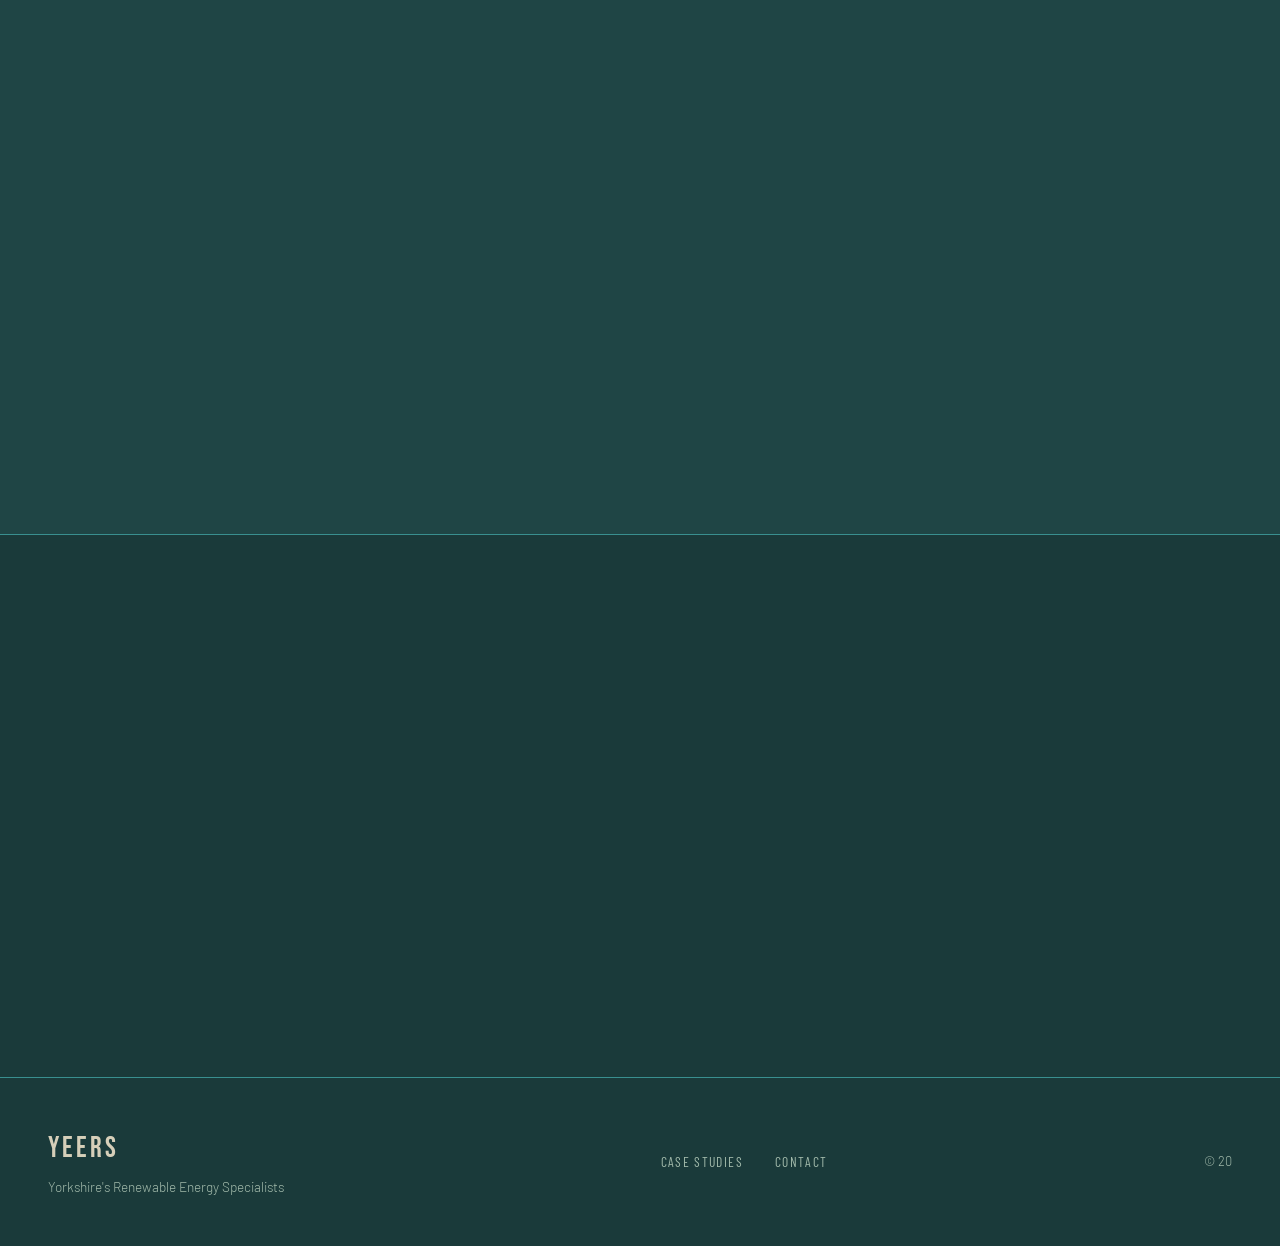
